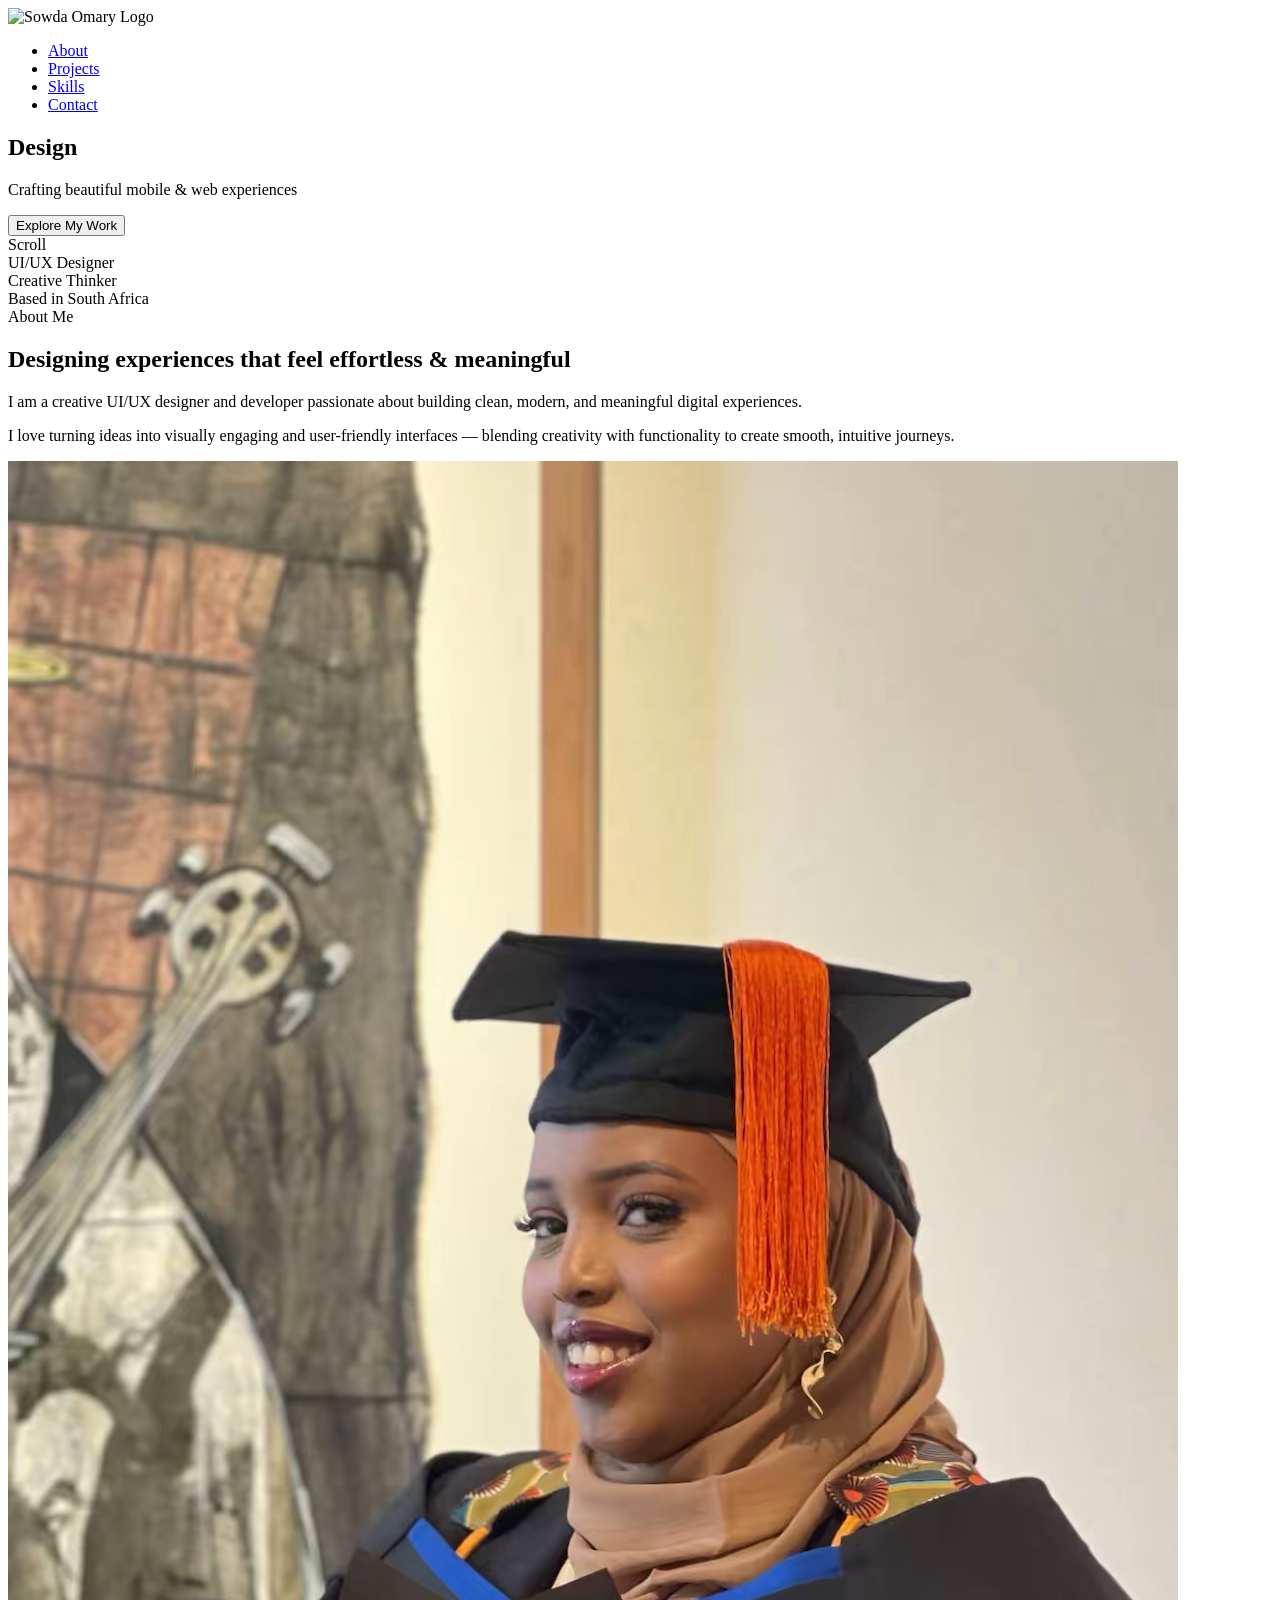
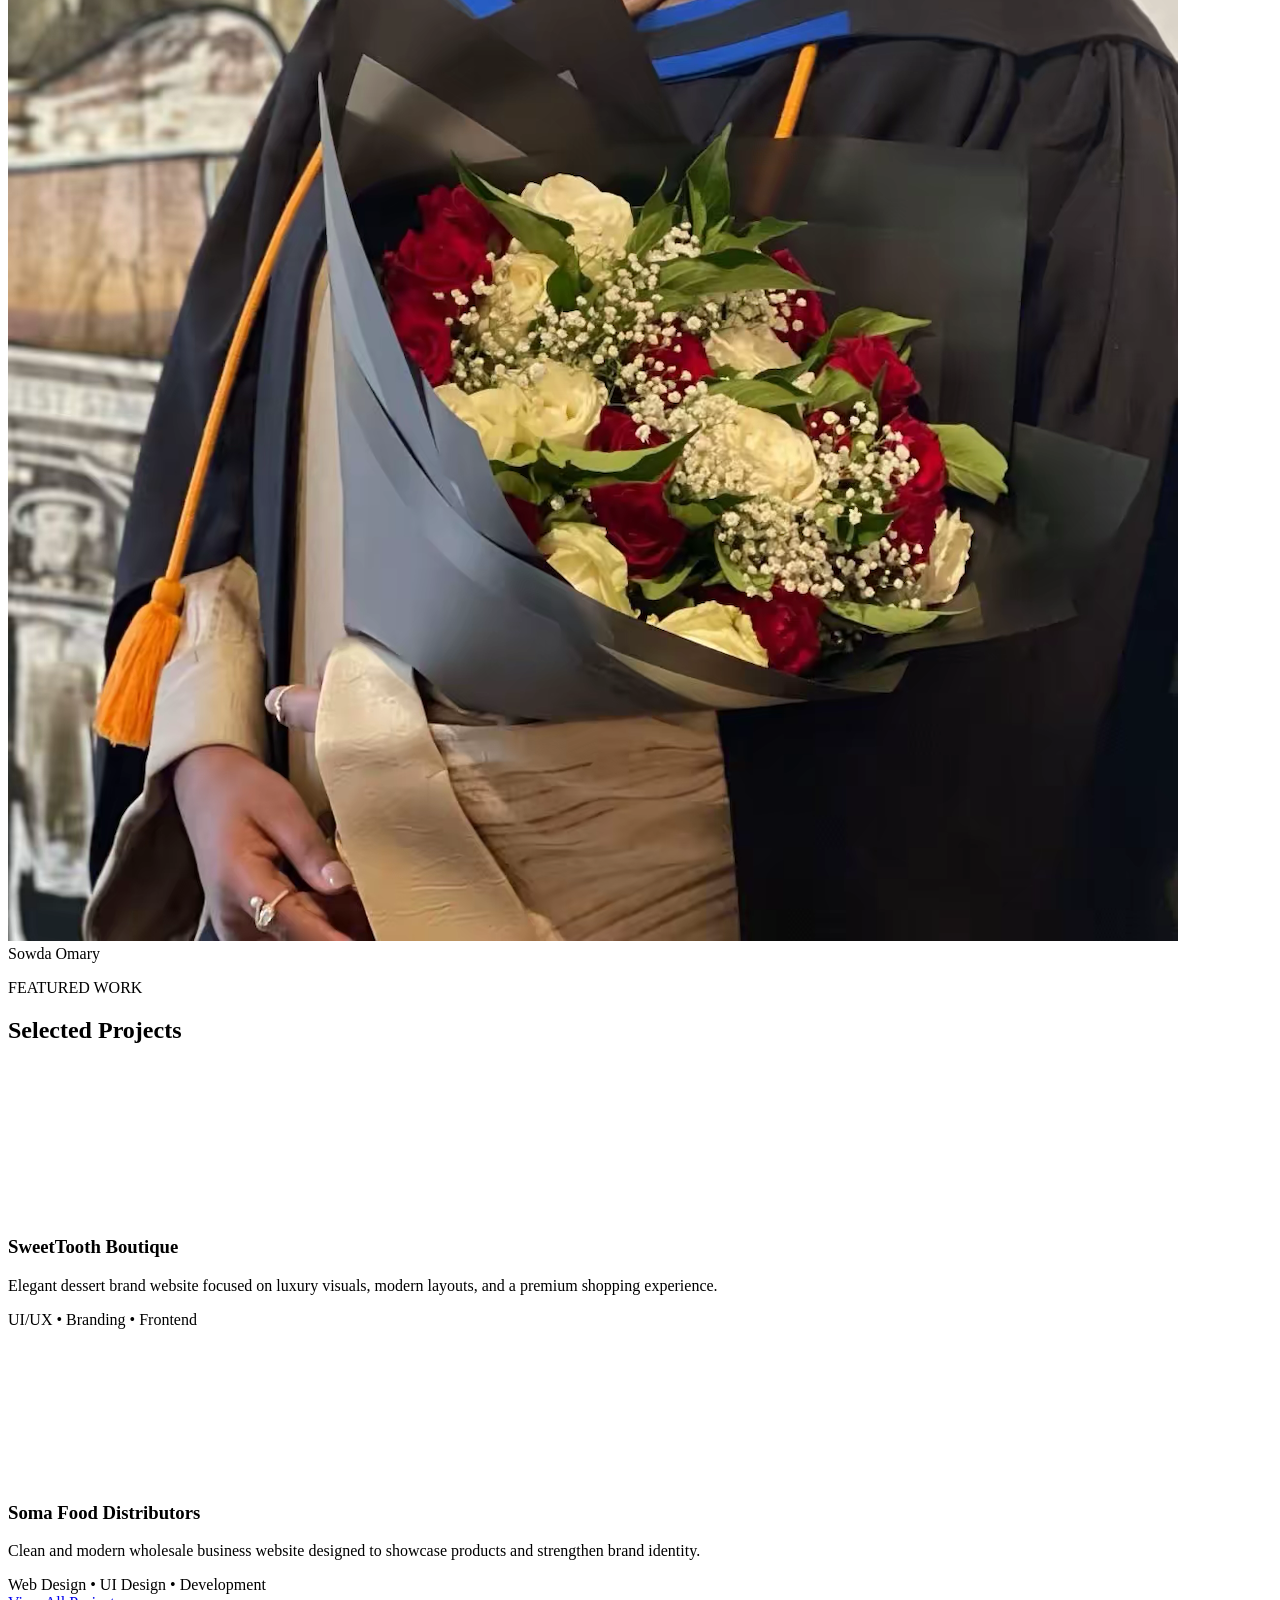
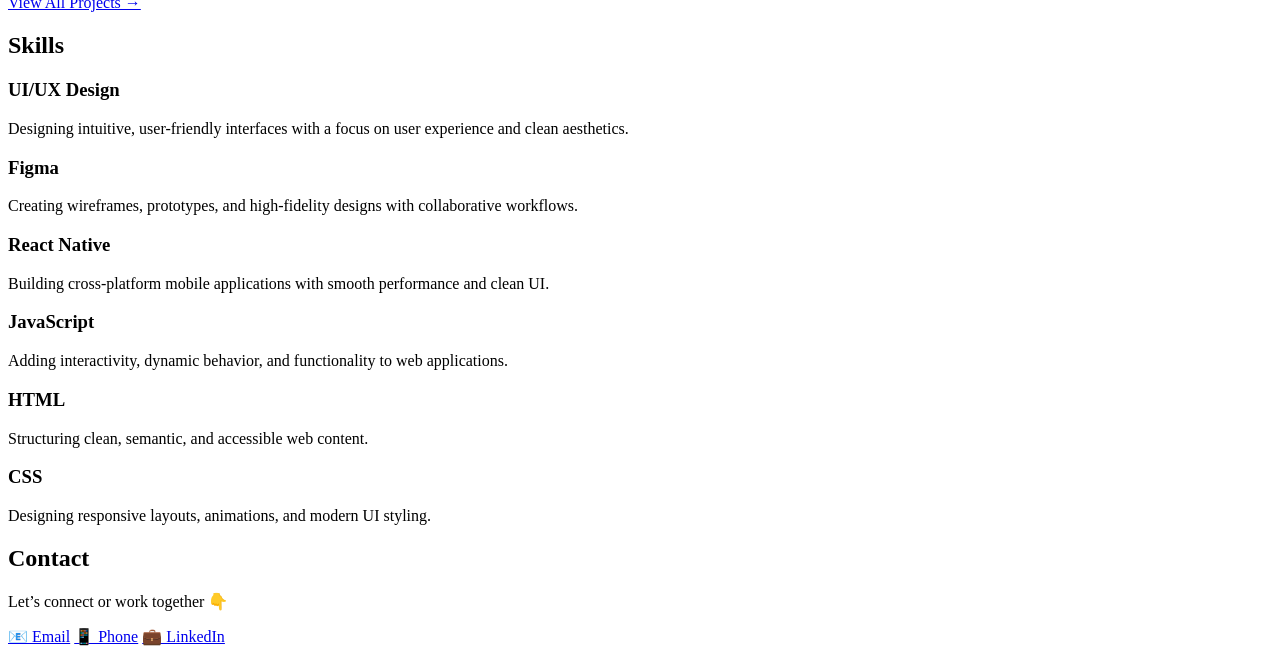
==== index.html @ 3edfcd6a "Add files via upload" ====
<!DOCTYPE html>
<html lang="en">

<head>
    <meta charset="UTF-8">
    <meta name="viewport" content="width=device-width, initial-scale=1.0">
    <title>Sowda Omary</title>
    <link rel="icon" type="image/png" sizes="32x32" href="SowdaOmary (1).png">
    <link rel="icon" type="image/png" sizes="16x16" href="SowdaOmary (1).png">
    <link href="https://fonts.googleapis.com/css2?family=Inter:wght@300;400;500;600&family=Poppins:wght@400;600;700&display=swap"rel="stylesheet">
    <link rel="stylesheet" href="style.css">
    
</head>

<body>

    <div id="loader">
        <div class="spinner"></div>
    </div>

    <!-- NAVBAR -->
    <header>
            <div class="logo">
                <img src="SowdaOmary (1).png" alt="Sowda Omary Logo">
            </div>
        <nav>
            <ul>
                <li><a href="#about">About</a></li>
                <li><a href="#projects">Projects</a></li>
                <li><a href="#skills">Skills</a></li>
                <li><a href="#contact">Contact</a></li>
            </ul>
        </nav>
    </header>

    <!-- HERO / BANNER -->
    <section class="hero">
        <div class="hero-content">
            <h2>
                <span class="typed-text"></span><span class="cursor"></span>
            </h2>
            <p class="fade-in-delay">Crafting beautiful mobile & web experiences</p>
            <button onclick="scrollToProjects()">Explore My Work</button>
        </div>
    </section>

    <div class="scroll-indicator">
        Scroll
    </div>

        <!-- ABOUT -->
    <section class="about-section" id="about">
    
        <div class="floating-tag tag1">UI/UX Designer</div>
        <div class="floating-tag tag2">Creative Thinker</div>
        <div class="floating-tag tag3">Based in South Africa</div>
    
        <div class="about-container">
    
            <!-- TEXT SIDE -->
            <div class="about-text">
            
                <div class="about-badge">About Me</div>
            
                <h2>
                    Designing experiences that feel <span>effortless</span> & meaningful
                </h2>
            
                <div class="about-line"></div>
            
                <p>
                    I am a creative UI/UX designer and developer passionate about building
                    clean, modern, and meaningful digital experiences.
                </p>
            
                <p>
                    I love turning ideas into visually engaging and user-friendly interfaces —
                    blending creativity with functionality to create smooth, intuitive journeys.
                </p>
            
            </div>
    
            <!-- IMAGE SIDE -->
            <div class="about-image-box">
    
                <div class="frame-container">
                    <img src="Graduation.png" class="profile-img" />
                </div>
    
                <div class="image-caption">Sowda Omary</div>
            </div>
    
        </div>
    </section>

    <!-- PROJECT PREVIEW -->
    <section id="projects" class="section">
    
        <div class="section-heading">
            <p class="section-label">FEATURED WORK</p>
            <h2>Selected Projects</h2>
            <div class="section-line"></div>
        </div>
    
        <div class="projects-container">
    
            <!-- PROJECT 1 -->
            <div class="project-card">
    
                <div class="project-media">
                    <video autoplay muted loop playsinline>
                        <source src="sweettoothboutique.co.za - Austin, TX - Google Chrome 2025-07-04 14-53-22.mp4"
                            type="video/mp4">
                    </video>
                </div>
    
                <div class="project-info">
                    <h3>SweetTooth Boutique</h3>
    
                    <p>
                        Elegant dessert brand website focused on luxury visuals,
                        modern layouts, and a premium shopping experience.
                    </p>
    
                    <span>UI/UX • Branding • Frontend</span>
                </div>
    
            </div>
    
            <!-- PROJECT 2 -->
            <div class="project-card">
    
                <div class="project-media">
                    <video autoplay muted loop playsinline>
                        <source src="Soma Food Distributors - Profile 1 - Microsoft​ Edge 2026-04-29 13-01-19.mp4"
                            type="video/mp4">
                    </video>
                </div>
    
                <div class="project-info">
                    <h3>Soma Food Distributors</h3>
    
                    <p>
                        Clean and modern wholesale business website designed to
                        showcase products and strengthen brand identity.
                    </p>
    
                    <span>Web Design • UI Design • Development</span>
                </div>
    
            </div>
    
        </div>
    
        <a href="projects.html" class="view-more">
            View All Projects →
        </a>
    
    </section>

    <!-- SKILLS -->
    <section id="skills" class="section">
        <h2>Skills</h2>
    
        <div class="skills-list">
    
            <!-- UI/UX -->
            <div class="skill-row">
                <div class="skill-animation ux"></div>
                <div class="skill-text">
                    <h3>UI/UX Design</h3>
                    <p>Designing intuitive, user-friendly interfaces with a focus on user experience and clean aesthetics.
                    </p>
                </div>
            </div>
    
            <!-- FIGMA -->
            <div class="skill-row">
                <div class="skill-animation figma"></div>
                <div class="skill-text">
                    <h3>Figma</h3>
                    <p>Creating wireframes, prototypes, and high-fidelity designs with collaborative workflows.</p>
                </div>
            </div>
    
            <!-- REACT -->
            <div class="skill-row">
                <div class="skill-animation react"></div>
                <div class="skill-text">
                    <h3>React Native</h3>
                    <p>Building cross-platform mobile applications with smooth performance and clean UI.</p>
                </div>
            </div>
    
            <!-- JAVASCRIPT -->
            <div class="skill-row">
                <div class="skill-animation js"></div>
                <div class="skill-text">
                    <h3>JavaScript</h3>
                    <p>Adding interactivity, dynamic behavior, and functionality to web applications.</p>
                </div>
            </div>
    
            <!-- HTML -->
            <div class="skill-row">
                <div class="skill-animation html"></div>
                <div class="skill-text">
                    <h3>HTML</h3>
                    <p>Structuring clean, semantic, and accessible web content.</p>
                </div>
            </div>
    
            <!-- CSS -->
            <div class="skill-row">
                <div class="skill-animation css"></div>
                <div class="skill-text">
                    <h3>CSS</h3>
                    <p>Designing responsive layouts, animations, and modern UI styling.</p>
                </div>
            </div>
    
        </div>
    </section>

    <!-- CONTACT -->
    <section id="contact" class="section">
        <h2>Contact</h2>
    
        <div class="contact-container">
    
            <p>Let’s connect or work together 👇</p>
    
            <div class="contact-links">
                <a href="mailto:your@email.com">📧 Email</a>
                <a href="tel:+27123456789">📱 Phone</a>
                <a href="https://www.linkedin.com/in/yourprofile" target="_blank">💼 LinkedIn</a>
            </div>
    
        </div>
    </section>

    <script src="script.js"></script>
</body>

</html>
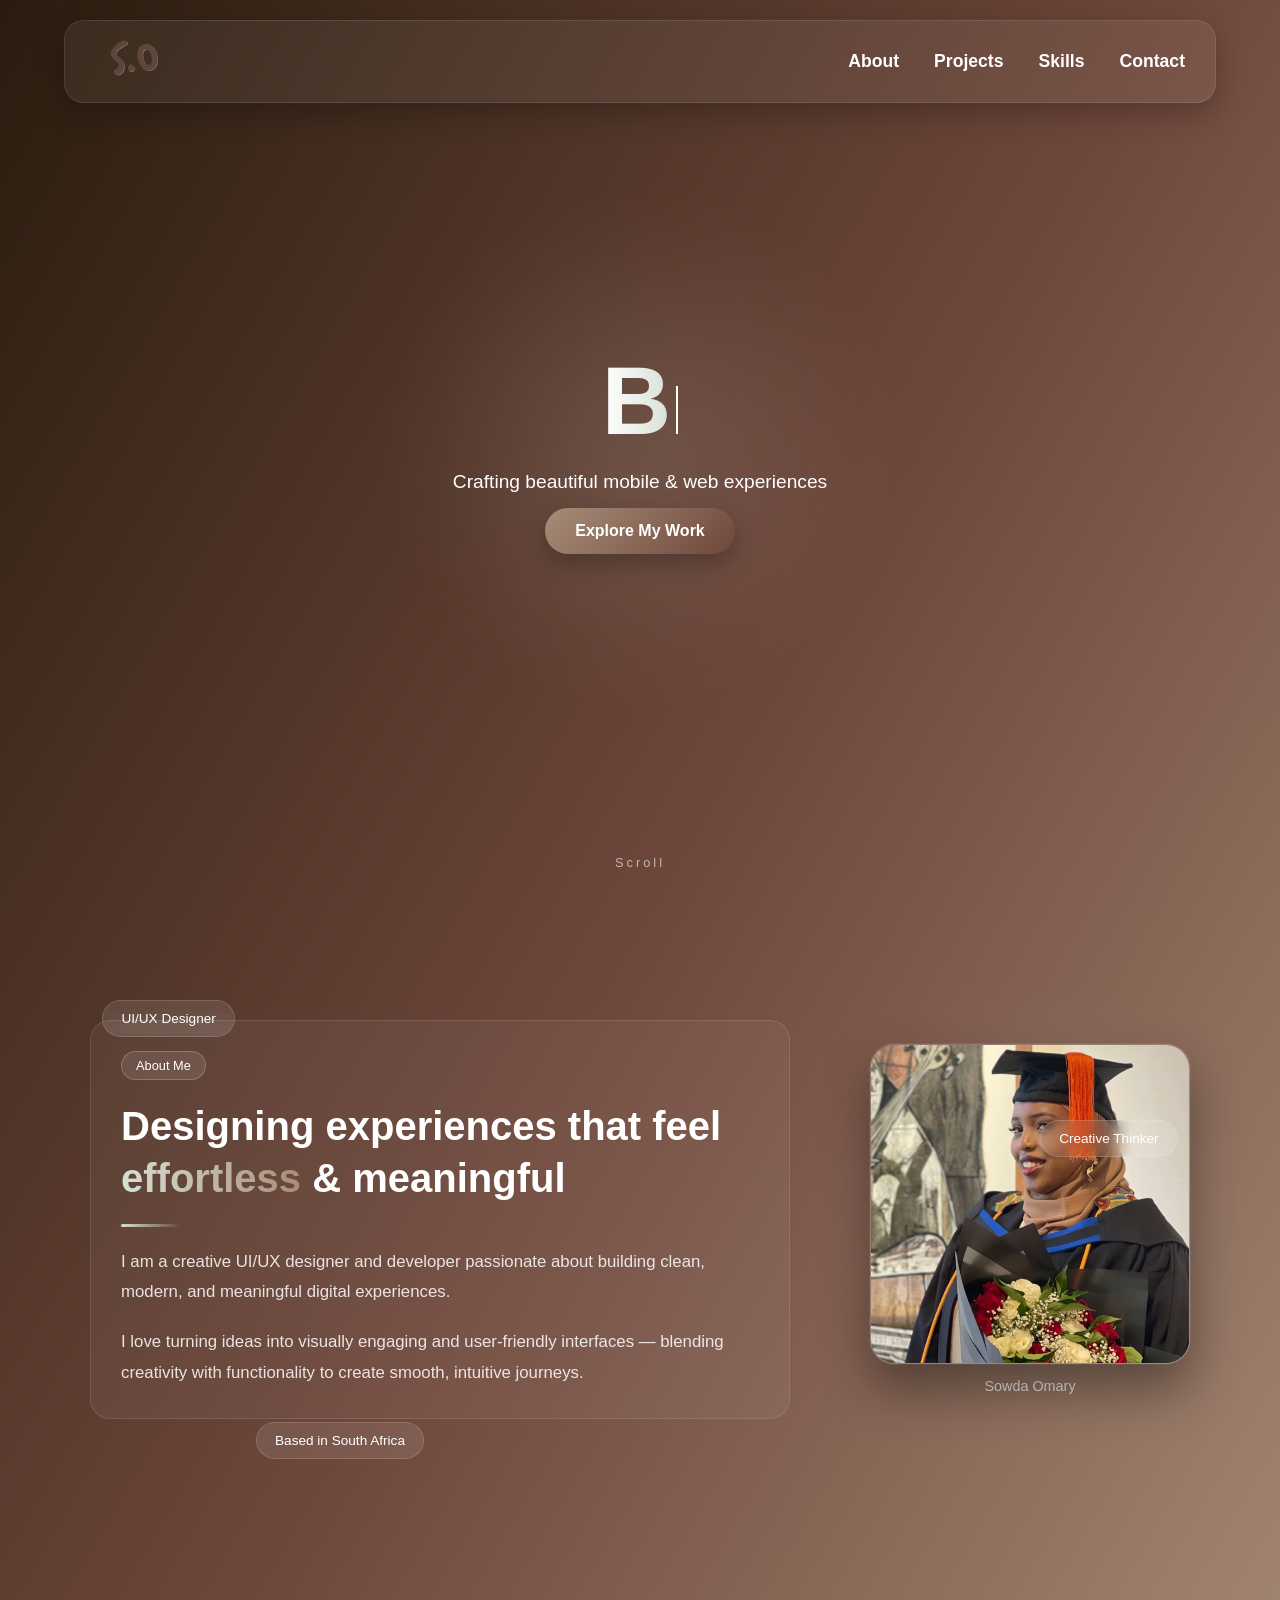
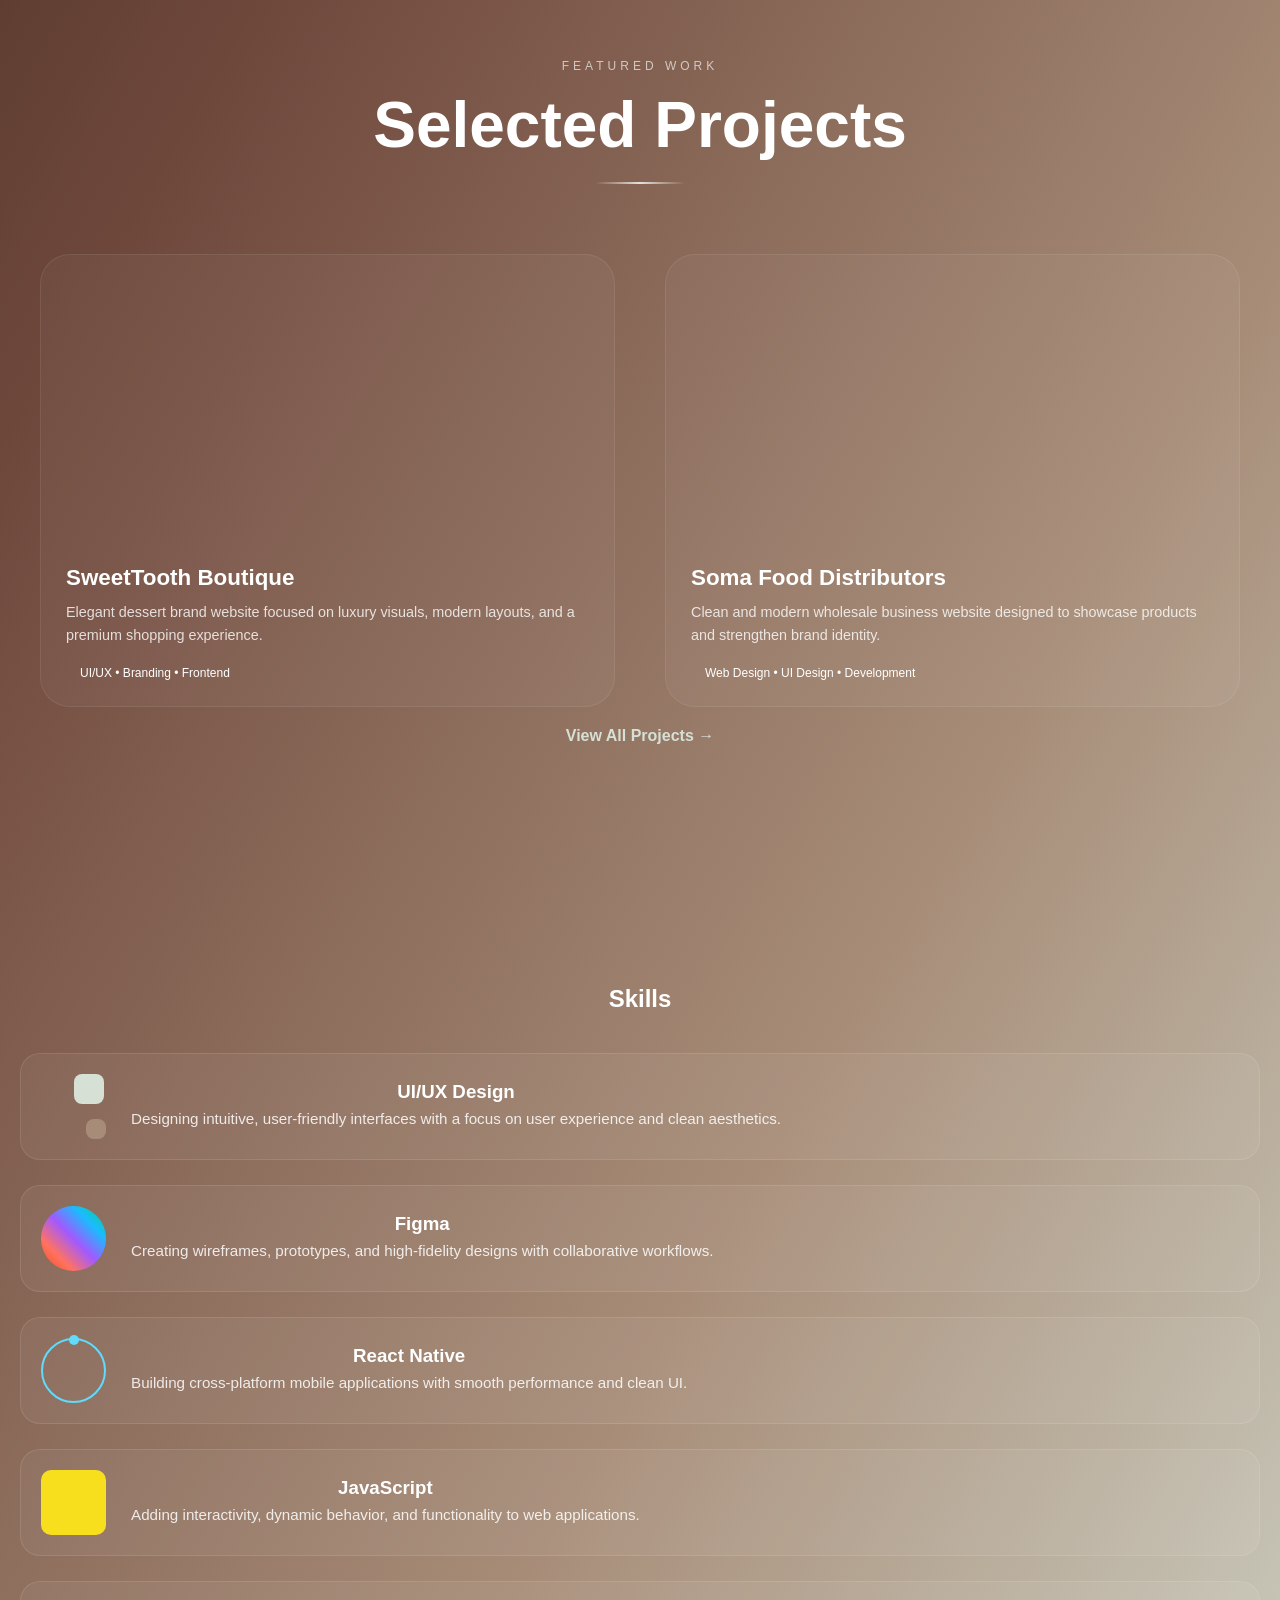
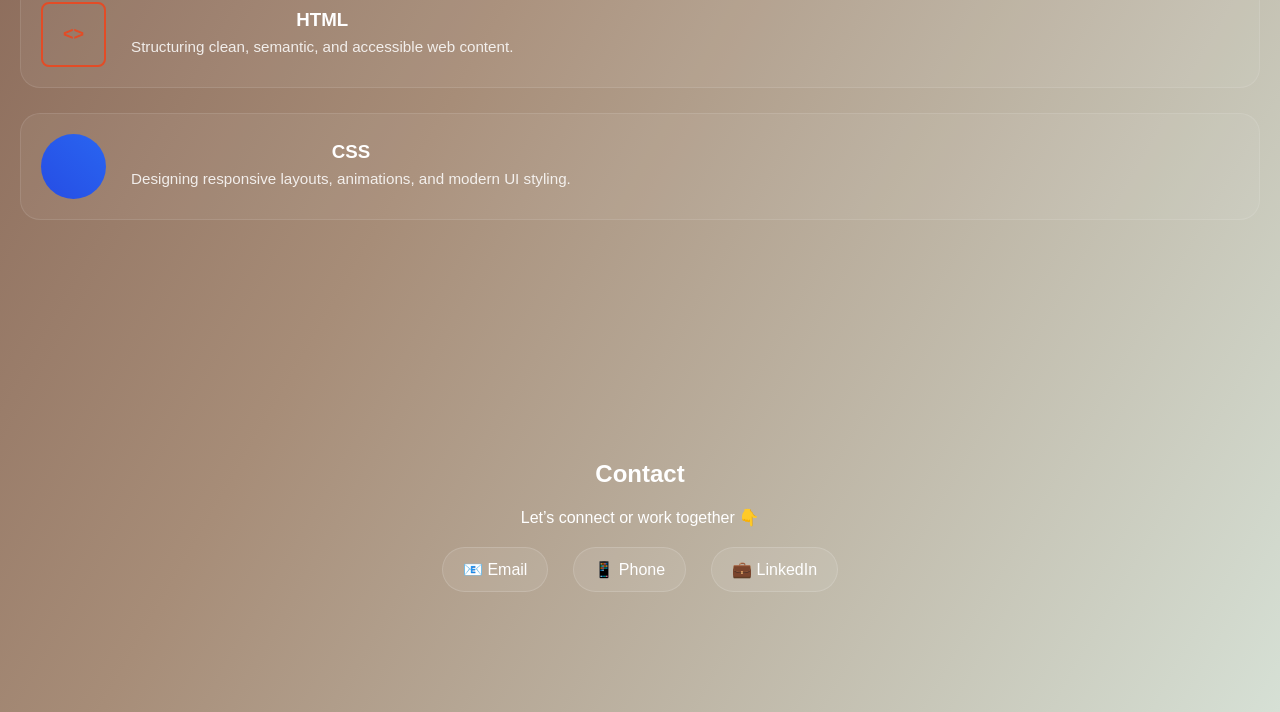
==== commit 445f3ff7: "Add files via upload" ====
--- a/index.html
+++ b/index.html
@@ -5,8 +5,8 @@
     <meta charset="UTF-8">
     <meta name="viewport" content="width=device-width, initial-scale=1.0">
     <title>Sowda Omary</title>
-    <link rel="icon" type="image/png" sizes="32x32" href="SowdaOmary (1).png">
-    <link rel="icon" type="image/png" sizes="16x16" href="SowdaOmary (1).png">
+    <link rel="icon" type="image/png" sizes="32x32" href="SowdaOmary1.png">
+    <link rel="icon" type="image/png" sizes="16x16" href="SowdaOmary1.png">
     <link href="https://fonts.googleapis.com/css2?family=Inter:wght@300;400;500;600&family=Poppins:wght@400;600;700&display=swap"rel="stylesheet">
     <link rel="stylesheet" href="style.css">
     
@@ -21,7 +21,7 @@
     <!-- NAVBAR -->
     <header>
             <div class="logo">
-                <img src="SowdaOmary (1).png" alt="Sowda Omary Logo">
+                <img src="SowdaOmary1.png" alt="Sowda Omary Logo">
             </div>
         <nav>
             <ul>
@@ -109,7 +109,7 @@
     
                 <div class="project-media">
                     <video autoplay muted loop playsinline>
-                        <source src="sweettoothboutique.co.za - Austin, TX - Google Chrome 2025-07-04 14-53-22.mp4"
+                        <source src="sweettoothboutique.mp4"
                             type="video/mp4">
                     </video>
                 </div>
@@ -132,7 +132,7 @@
     
                 <div class="project-media">
                     <video autoplay muted loop playsinline>
-                        <source src="Soma Food Distributors - Profile 1 - Microsoft​ Edge 2026-04-29 13-01-19.mp4"
+                        <source src="SomaFoodDistributors.mp4"
                             type="video/mp4">
                     </video>
                 </div>
--- a/style.css
+++ b/style.css
@@ -0,0 +1,965 @@
+/* RESET */
+* {
+    margin: 0;
+    padding: 0;
+    box-sizing: border-box;
+}
+
+/* GLOBAL */
+body {
+    font-family: 'Inter', sans-serif;
+    background: linear-gradient(120deg, #291c0e, #6e473b, #a78d78, #D6E0D5);
+    color: white;
+    overflow-x: hidden;
+    min-height: 100vh;
+    opacity: 0;
+    animation: pageLoad 0.4s ease forwards;
+}
+
+@keyframes pageLoad {
+    to {
+        opacity: 1;
+    }
+}
+
+/* HEADINGS */
+h1,
+h2,
+h3 {
+    font-family: 'Poppins', sans-serif;
+}
+
+/* HEADER */
+header {
+    position: fixed;
+    top: 20px;
+    left: 50%;
+    transform: translateX(-50%);
+    z-index: 1000;
+
+    display: flex;
+    justify-content: space-between;
+    align-items: center;
+
+    width: 90%;
+    padding: 1px 30px;
+
+    background: rgba(255, 255, 255, 0.06);
+    backdrop-filter: blur(12px);
+    -webkit-backdrop-filter: blur(12px);
+
+    border: 1px solid rgba(255, 255, 255, 0.1);
+    border-radius: 20px;
+
+    box-shadow: 0 10px 30px rgba(0, 0, 0, 0.25);
+    
+}
+
+/* LOGO */
+.logo img {
+    width: 75px;
+    height: 75px;
+    object-fit: contain;
+    cursor: pointer;
+    transition: 0.3s ease;
+}
+
+.logo img:hover {
+    transform: scale(1.1);
+}
+
+/* NAV */
+nav ul {
+    display: flex;
+    gap: 35px;
+    list-style: none;
+}
+
+nav a {
+    text-decoration: none;
+    color: white;
+    font-weight: 600;
+    font-size: 1.1rem;
+    position: relative;
+}
+
+nav a::after {
+    content: "";
+    position: absolute;
+    left: 0;
+    bottom: -3px;
+    width: 0%;
+    height: 2px;
+    background: white;
+    transition: 0.3s;
+}
+
+nav a:hover::after {
+    width: 100%;
+}
+
+/* HERO */
+.hero {
+    height: 100vh;
+    display: flex;
+    justify-content: center;
+    align-items: center;
+    text-align: center;
+}
+
+.hero-content {
+    max-width: 800px;
+}
+
+.hero h2 {
+    font-size: 3rem;
+}
+
+.hero p {
+    margin: 15px 0;
+    font-size: 1.2rem;
+}
+
+/* BUTTON */
+.hero button {
+    padding: 14px 30px;
+    border: none;
+    border-radius: 40px;
+    cursor: pointer;
+    font-weight: 600;
+    font-size: 1rem;
+    color: white;
+
+    background: linear-gradient(135deg, #a78d78, #6e473b);
+    box-shadow: 0 10px 25px rgba(0, 0, 0, 0.25);
+
+    transition: all 0.3s ease;
+}
+
+.hero button:hover {
+    transform: translateY(-4px) scale(1.05);
+    box-shadow: 0 15px 35px rgba(0, 0, 0, 0.35);
+}
+.hero-content::before {
+    content: "";
+
+    position: absolute;
+
+    width: 500px;
+    height: 500px;
+
+    background:
+        radial-gradient(circle,
+            rgba(255, 255, 255, 0.12),
+            transparent 70%);
+
+    top: 50%;
+    left: 50%;
+
+    transform: translate(-50%, -50%);
+
+    z-index: -1;
+
+    filter: blur(40px);
+}
+.hero-content {
+    animation: heroReveal 1.2s ease;
+}
+
+@keyframes heroReveal {
+
+    from {
+        opacity: 0;
+        transform: translateY(30px);
+    }
+
+    to {
+        opacity: 1;
+        transform: translateY(0);
+    }
+}
+
+.scroll-indicator {
+    position: absolute;
+
+    bottom: 30px;
+    left: 50%;
+
+    transform: translateX(-50%);
+
+    font-size: 0.8rem;
+    letter-spacing: 3px;
+
+    opacity: 0.6;
+
+    animation: bounce 2s infinite;
+}
+
+@keyframes bounce {
+
+    0%,
+    100% {
+        transform: translateX(-50%) translateY(0);
+    }
+
+    50% {
+        transform: translateX(-50%) translateY(10px);
+    }
+}
+
+/* SECTIONS */
+.section {
+    padding: 120px 20px;
+    text-align: center;
+    position: relative;
+}
+
+/* ABOUT */
+.about-section {
+    position: relative;
+    padding: 120px 20px;
+    overflow: visible;
+    /* ensures nothing gets cut */
+}
+
+.about-container {
+    position: relative;
+    z-index: 2;
+
+    display: flex;
+    justify-content: space-between;
+    align-items: center;
+    gap: 80px;
+
+    max-width: 1100px;
+    margin: 0 auto;
+}
+
+/* ABOUT TEXT CARD */
+.about-text {
+    flex: 1;
+    display: flex;
+    flex-direction: column;
+    gap: 20px;
+
+    padding: 30px;
+    border-radius: 20px;
+
+    background: rgba(255, 255, 255, 0.05);
+    backdrop-filter: blur(10px);
+
+    border: 1px solid rgba(255, 255, 255, 0.1);
+
+    transition: all 0.4s ease;
+}
+
+.about-text:hover {
+    transform: translateY(-5px);
+    background: rgba(255, 255, 255, 0.07);
+}
+
+/* BADGE */
+.about-badge {
+    display: inline-block;
+    width: fit-content;
+    padding: 6px 14px;
+    border-radius: 50px;
+    font-size: 0.8rem;
+    font-weight: 500;
+
+    background: rgba(255, 255, 255, 0.1);
+    border: 1px solid rgba(255, 255, 255, 0.2);
+}
+
+/* HEADING */
+.about-text h2 {
+    font-size: 2.5rem;
+    line-height: 1.3;
+}
+
+/* HIGHLIGHT WORD */
+.about-text h2 span {
+    background: linear-gradient(90deg, #D6E0D5, #a78d78);
+    -webkit-background-clip: text;
+    -webkit-text-fill-color: transparent;
+}
+
+/* LINE DECOR */
+.about-line {
+    width: 60px;
+    height: 3px;
+    border-radius: 10px;
+
+    background: linear-gradient(90deg, #D6E0D5, transparent);
+}
+
+/* PARAGRAPH */
+.about-text p {
+    font-size: 1.05rem;
+    line-height: 1.8;
+    color: rgba(255, 255, 255, 0.85);
+}
+
+/* IMAGE BOX */
+.about-image-box {
+    text-align: center;
+}
+
+.frame-container {
+    position: relative;
+    display: inline-block;
+}
+
+/* GLOW BEHIND IMAGE */
+.frame-container::before {
+    content: "";
+    position: absolute;
+    top: 50%;
+    left: 50%;
+    width: 380px;
+    height: 380px;
+    transform: translate(-50%, -50%);
+
+    background: radial-gradient(circle, rgba(214, 224, 213, 0.25), transparent 70%);
+    filter: blur(40px);
+    z-index: -1;
+}
+
+/* IMAGE */
+.profile-img {
+    width: 320px;
+    height: 320px;
+    object-fit: cover;
+    border-radius: 24px;
+
+    border: 1px solid rgba(255, 255, 255, 0.15);
+
+    box-shadow:
+        0 25px 50px rgba(0, 0, 0, 0.4),
+        0 0 0 1px rgba(255, 255, 255, 0.08);
+
+    transition: all 0.4s ease;
+}
+
+.profile-img:hover {
+    transform: scale(1.05) rotate(0.5deg);
+    box-shadow:
+        0 35px 70px rgba(0, 0, 0, 0.5),
+        0 0 0 1px rgba(255, 255, 255, 0.12);
+}
+
+.image-caption {
+    margin-top: 10px;
+    font-size: 0.9rem;
+    opacity: 0.8;
+}
+
+/* FLOATING TAGS */
+/* FLOATING TAGS */
+.floating-tag {
+    position: absolute;
+    padding: 10px 18px;
+    border-radius: 50px;
+    font-size: 0.85rem;
+    font-weight: 500;
+
+    background: rgba(255, 255, 255, 0.1);
+    backdrop-filter: blur(8px);
+
+    border: 1px solid rgba(255, 255, 255, 0.15);
+
+    color: white;
+
+    animation: float 6s ease-in-out infinite;
+    z-index: 5;
+    /* ✅ FIXED */
+}
+
+/* IMAGE BOX */
+.about-image-box {
+    text-align: center;
+}
+
+.frame-container {
+    position: relative;
+    display: inline-block;
+    z-index: 1;
+    /* ✅ ensures it's below tags */
+}
+
+/* POSITIONS */
+.tag1 {
+    top: 100px;
+    left: 8%;
+}
+
+.tag2 {
+    top: 220px;
+    right: 8%;
+}
+
+.tag3 {
+    bottom: 80px;
+    left: 20%;
+}
+
+/* FLOAT ANIMATION */
+@keyframes float {
+    0% {
+        transform: translateY(0px);
+    }
+
+    50% {
+        transform: translateY(-12px);
+    }
+
+    100% {
+        transform: translateY(0px);
+    }
+}
+
+/* =========================
+PROJECTS SECTION
+========================= */
+
+#projects {
+    position: relative;
+}
+
+/* SECTION HEADING */
+.section-heading {
+    margin-bottom: 70px;
+}
+
+/* SMALL LABEL */
+.section-label {
+    font-size: 0.75rem;
+    letter-spacing: 4px;
+
+    text-transform: uppercase;
+
+    opacity: 0.65;
+
+    margin-bottom: 15px;
+}
+
+/* MAIN TITLE */
+.section-heading h2 {
+    font-size: clamp(2.8rem, 5vw, 4.5rem);
+
+    font-weight: 700;
+
+    margin-bottom: 20px;
+}
+
+/* LINE */
+.section-line {
+    width: 90px;
+    height: 2px;
+
+    margin: auto;
+
+    background:
+        linear-gradient(90deg,
+            transparent,
+            rgba(255, 255, 255, 0.8),
+            transparent);
+}
+
+/* PROJECT CONTAINER */
+.projects-container {
+    display: grid;
+    grid-template-columns: repeat(2, 1fr);
+    gap: 50px;
+
+    max-width: 1200px;
+    margin: auto;
+}
+
+/* CARD */
+.project-card {
+    display: flex;
+    flex-direction: column;
+
+    gap: 20px;
+
+    padding: 25px;
+
+    border-radius: 30px;
+
+    background: rgba(255, 255, 255, 0.04);
+    backdrop-filter: blur(12px);
+
+    border: 1px solid rgba(255, 255, 255, 0.08);
+
+    transition: all 0.5s ease;
+
+    overflow: hidden;
+}
+/* HOVER */
+.project-card:hover {
+    transform: translateY(-10px);
+
+    background: rgba(255, 255, 255, 0.06);
+
+    box-shadow:
+        0 25px 60px rgba(0, 0, 0, 0.25);
+}
+
+/* MEDIA */
+.project-media {
+    position: relative;
+
+    overflow: hidden;
+    border-radius: 24px;
+}
+
+/* VIDEO + IMAGE */
+.project-media video,
+.project-media img {
+    width: 100%;
+    height: 100%;
+
+    object-fit: cover;
+
+    border-radius: 24px;
+
+    transition: transform 0.8s ease,
+        filter 0.5s ease;
+
+    filter:
+        brightness(0.88) contrast(1.05);
+}
+
+/* ZOOM */
+.project-card:hover video,
+.project-card:hover img {
+    transform: scale(1.04);
+
+    filter:
+        brightness(1) contrast(1.08);
+}
+
+/* INFO */
+.project-info {
+    text-align: left;
+}
+
+/* TITLE */
+.project-info h3 {
+    font-size: 1.4rem;
+    margin-bottom: 10px;
+}
+
+.project-info p {
+    font-size: 0.9rem;
+    line-height: 1.6;
+    opacity: 0.8;
+    margin-bottom: 15px;
+}
+
+.project-info span {
+    font-size: 0.75rem;
+    padding: 8px 14px;
+}
+
+/* VIEW MORE */
+.view-more {
+    display: inline-block;
+
+    margin-top: 60px;
+
+    text-decoration: none;
+
+    color: white;
+
+    font-weight: 600;
+
+    font-size: 1rem;
+
+    transition: 0.3s ease;
+
+    position: relative;
+}
+
+/* UNDERLINE */
+.view-more::after {
+    content: "";
+
+    position: absolute;
+
+    left: 0;
+    bottom: -6px;
+
+    width: 100%;
+    height: 2px;
+
+    background: rgba(255, 255, 255, 0.7);
+
+    transform: scaleX(0);
+
+    transform-origin: right;
+
+    transition: transform 0.4s ease;
+}
+
+.view-more:hover::after {
+    transform: scaleX(1);
+
+    transform-origin: left;
+}
+
+/* RESPONSIVE */
+@media (max-width: 900px) {
+
+    .project-card {
+        grid-template-columns: 1fr;
+
+        gap: 30px;
+    }
+
+    .project-info {
+        text-align: center;
+    }
+
+}
+
+/* VIEW MORE */
+.view-more {
+    display: inline-block;
+    margin-top: 20px;
+    text-decoration: none;
+    color: #D6E0D5;
+    font-weight: bold;
+}
+
+/* SKILLS */
+/* LIST */
+.skills-list {
+    display: flex;
+    flex-direction: column;
+    gap: 25px;
+    margin-top: 40px;
+}
+
+/* ROW */
+.skill-row {
+    display: flex;
+    align-items: center;
+    gap: 25px;
+
+    padding: 20px;
+    border-radius: 20px;
+
+    background: rgba(255, 255, 255, 0.05);
+    backdrop-filter: blur(10px);
+
+    border: 1px solid rgba(255, 255, 255, 0.1);
+
+    transition: all 0.3s ease;
+}
+
+.skill-row:hover {
+    transform: translateX(10px) scale(1.02);
+}
+
+/* TEXT */
+.skill-text h3 {
+    margin-bottom: 5px;
+}
+
+.skill-text p {
+    font-size: 0.95rem;
+    opacity: 0.85;
+    line-height: 1.5;
+}
+
+/* ANIMATION BASE */
+.skill-animation {
+    width: 60px;
+    height: 60px;
+    position: relative;
+    flex-shrink: 0;
+}
+/* SKILLS CONTAINER */
+.skills-container {
+    display: grid;
+    grid-template-columns: repeat(auto-fit, minmax(180px, 1fr));
+    gap: 30px;
+
+    max-width: 1000px;
+    margin: 40px auto 0;
+}
+
+/* CARD */
+.skill-card {
+    height: 200px;
+
+    display: flex;
+    flex-direction: column;
+    justify-content: center;
+    align-items: center;
+    gap: 15px;
+
+    border-radius: 20px;
+
+    background: rgba(255, 255, 255, 0.05);
+    backdrop-filter: blur(12px);
+    -webkit-backdrop-filter: blur(12px);
+
+    border: 1px solid rgba(255, 255, 255, 0.1);
+
+    transition: all 0.35s ease;
+
+    box-shadow: 0 10px 25px rgba(0, 0, 0, 0.2);
+}
+
+.skill-card:hover {
+    transform: translateY(-10px) scale(1.03);
+    background: rgba(255, 255, 255, 0.08);
+    box-shadow: 0 20px 40px rgba(0, 0, 0, 0.3);
+}
+
+/* TEXT */
+.skill-card p {
+    font-size: 0.95rem;
+    font-weight: 500;
+    opacity: 0.9;
+}
+
+/* ANIMATION BASE */
+.skill-animation {
+    width: 65px;
+    height: 65px;
+    transition: transform 0.3s ease;
+}
+
+.skill-card:hover .skill-animation {
+    transform: rotate(8deg) scale(1.1);
+}
+/* CONTACT */
+.contact-container {
+    margin-top: 20px;
+}
+
+.contact-links {
+    display: flex;
+    justify-content: center;
+    gap: 25px;
+    margin-top: 20px;
+    flex-wrap: wrap;
+}
+
+.contact-links a {
+    text-decoration: none;
+    padding: 12px 20px;
+    border-radius: 30px;
+    font-weight: 500;
+    color: white;
+
+    background: rgba(255, 255, 255, 0.08);
+    border: 1px solid rgba(255, 255, 255, 0.15);
+
+    transition: all 0.3s ease;
+}
+
+.contact-links a:hover {
+    transform: translateY(-4px) scale(1.05);
+    background: rgba(255, 255, 255, 0.12);
+}
+/* SCROLL */
+html {
+    scroll-behavior: smooth;
+}
+
+/* RESPONSIVE */
+@media (max-width: 768px) {
+    .about-container {
+        flex-direction: column;
+        text-align: center;
+    }
+
+    .profile-img {
+        width: 260px;
+        height: 260px;
+    }
+
+    .frame-container::before {
+        width: 300px;
+        height: 300px;
+    }
+
+    .floating-tag {
+        display: none;
+    }
+}
+
+/* TYPING TEXT */
+.typed-text {
+    background: linear-gradient(90deg, #fff, #D6E0D5);
+    -webkit-background-clip: text;
+    -webkit-text-fill-color: transparent;
+    font-weight: 700;
+    font-size: 6rem;
+}
+
+/* CURSOR */
+.cursor {
+    display: inline-block;
+    width: 2px;
+    height: 1em;
+    background: white;
+    margin-left: 5px;
+    animation: blink 1s infinite;
+}
+
+@keyframes blink {
+
+    0%,
+    50%,
+    100% {
+        opacity: 1;
+    }
+
+    25%,
+    75% {
+        opacity: 0;
+    }
+}
+.ux::before,
+.ux::after {
+    content: "";
+    position: absolute;
+    border-radius: 8px;
+}
+
+.ux::before {
+    width: 30px;
+    height: 30px;
+    background: #D6E0D5;
+    animation: floatBox 3s infinite ease-in-out;
+}
+
+.ux::after {
+    width: 20px;
+    height: 20px;
+    background: #a78d78;
+    right: 0;
+    bottom: 0;
+    animation: floatBox 3s infinite ease-in-out reverse;
+}
+
+@keyframes floatBox {
+    0% {
+        transform: translateY(0);
+    }
+
+    50% {
+        transform: translateY(-10px);
+    }
+
+    100% {
+        transform: translateY(0);
+    }
+}
+.figma {
+    border-radius: 50%;
+    background: linear-gradient(45deg, #f24e1e, #ff7262, #a259ff, #1abcfe, #0acf83);
+    animation: pulse 2.5s infinite ease-in-out;
+}
+
+@keyframes pulse {
+
+    0%,
+    100% {
+        transform: scale(1);
+    }
+
+    50% {
+        transform: scale(1.15);
+    }
+}
+.react {
+    border: 2px solid #61dafb;
+    border-radius: 50%;
+    animation: spin 4s linear infinite;
+}
+
+.react::before {
+    content: "";
+    position: absolute;
+    width: 10px;
+    height: 10px;
+    background: #61dafb;
+    border-radius: 50%;
+    top: -5px;
+    left: 50%;
+    transform: translateX(-50%);
+}
+
+@keyframes spin {
+    100% {
+        transform: rotate(360deg);
+    }
+}
+.js {
+    background: #f7df1e;
+    border-radius: 10px;
+    animation: glow 2s infinite alternate;
+}
+
+@keyframes glow {
+    from {
+        box-shadow: 0 0 5px #f7df1e;
+    }
+
+    to {
+        box-shadow: 0 0 20px #f7df1e;
+    }
+}
+.html {
+    border: 2px solid #e34c26;
+    border-radius: 8px;
+    position: relative;
+}
+
+.html::before {
+    content: "<>";
+    position: absolute;
+    color: #e34c26;
+    font-weight: bold;
+    font-size: 18px;
+    top: 50%;
+    left: 50%;
+    transform: translate(-50%, -50%);
+    animation: blinkText 1.5s infinite;
+}
+
+@keyframes blinkText {
+
+    0%,
+    100% {
+        opacity: 1;
+    }
+
+    50% {
+        opacity: 0.4;
+    }
+}
+.css {
+    border-radius: 50%;
+    background: linear-gradient(45deg, #264de4, #2965f1);
+    animation: spinSlow 6s linear infinite;
+}
+
+@keyframes spinSlow {
+    100% {
+        transform: rotate(360deg);
+    }
+}
+@media (max-width: 768px) {
+    .skill-row {
+        flex-direction: column;
+        text-align: center;
+    }
+}
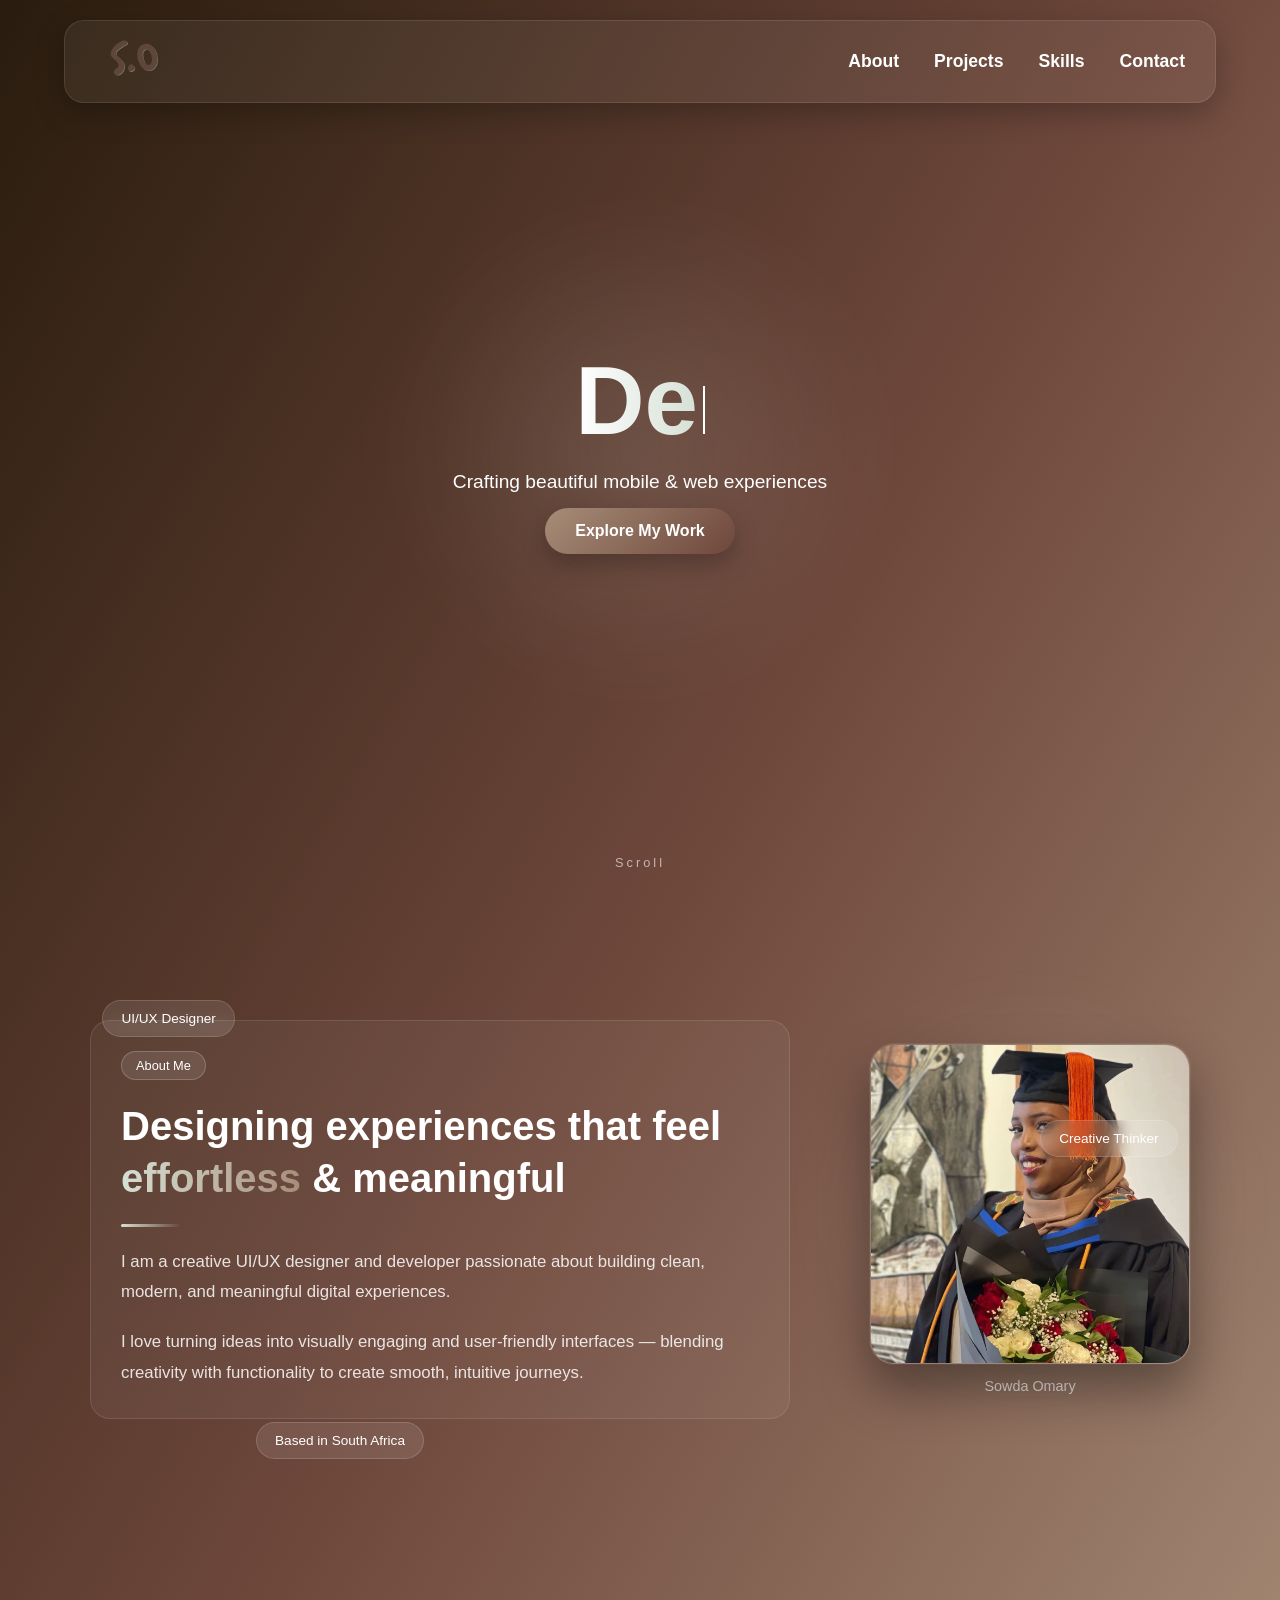
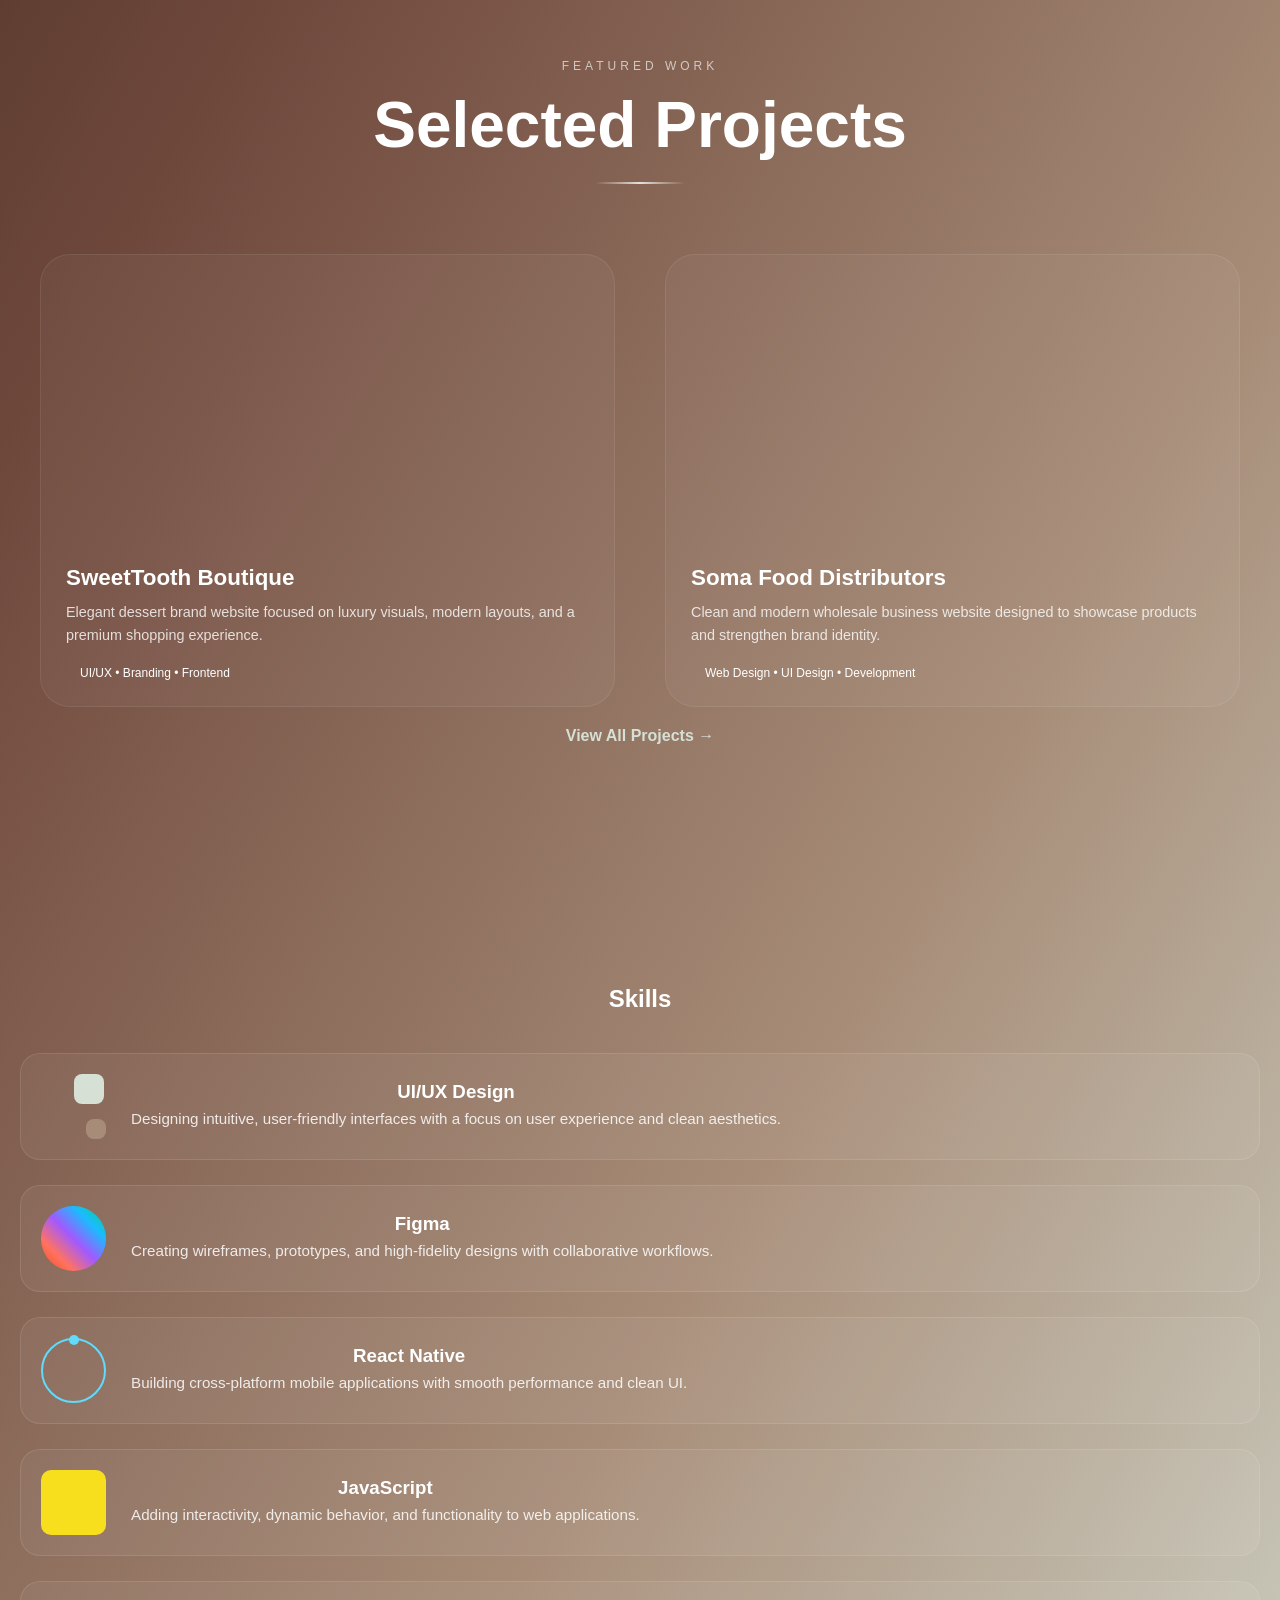
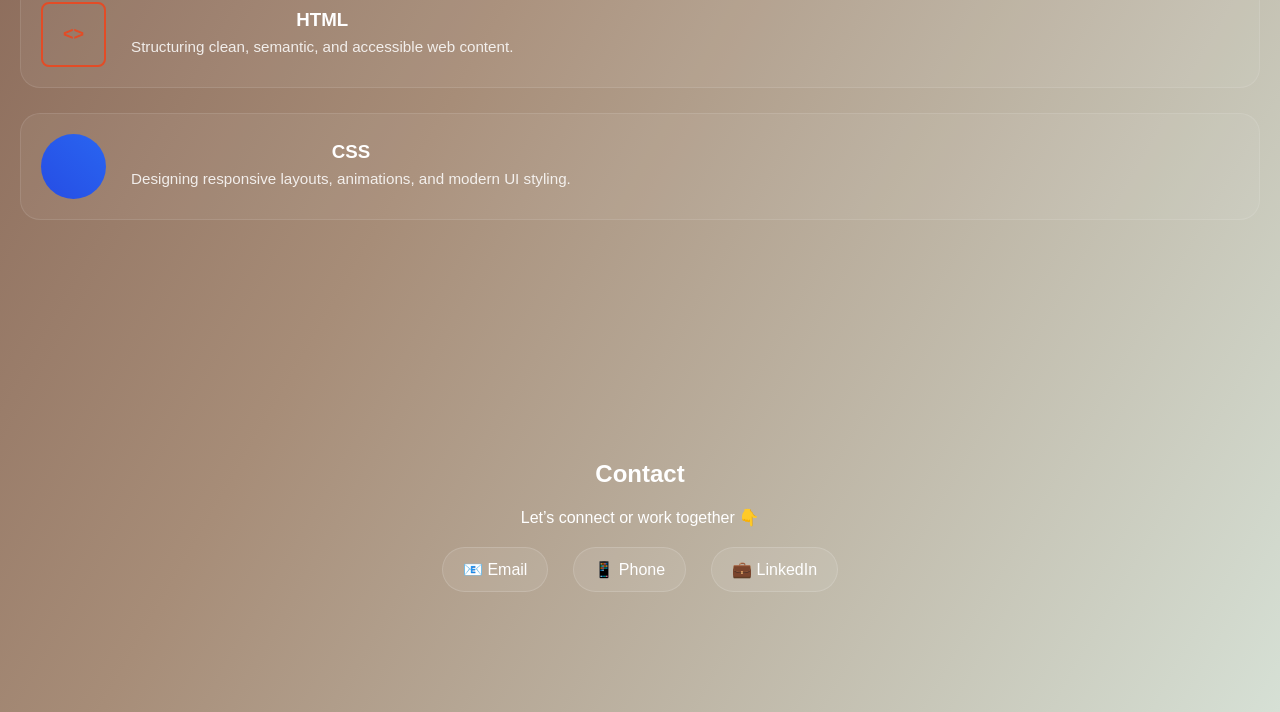
==== commit 2b00c4ad: "Changing the file names" ====
--- a/index.html
+++ b/index.html
@@ -7,9 +7,11 @@
     <title>Sowda Omary</title>
     <link rel="icon" type="image/png" sizes="32x32" href="SowdaOmary1.png">
     <link rel="icon" type="image/png" sizes="16x16" href="SowdaOmary1.png">
-    <link href="https://fonts.googleapis.com/css2?family=Inter:wght@300;400;500;600&family=Poppins:wght@400;600;700&display=swap"rel="stylesheet">
+    <link
+        href="https://fonts.googleapis.com/css2?family=Inter:wght@300;400;500;600&family=Poppins:wght@400;600;700&display=swap"
+        rel="stylesheet">
     <link rel="stylesheet" href="style.css">
-    
+
 </head>
 
 <body>
@@ -20,9 +22,11 @@
 
     <!-- NAVBAR -->
     <header>
-            <div class="logo">
+        <div class="logo">
+            <a href="#home">
                 <img src="SowdaOmary1.png" alt="Sowda Omary Logo">
-            </div>
+            </a>
+        </div>
         <nav>
             <ul>
                 <li><a href="#about">About</a></li>
@@ -34,7 +38,7 @@
     </header>
 
     <!-- HERO / BANNER -->
-    <section class="hero">
+    <section class="hero" id="home">
         <div class="hero-content">
             <h2>
                 <span class="typed-text"></span><span class="cursor"></span>
@@ -48,132 +52,131 @@
         Scroll
     </div>
 
-        <!-- ABOUT -->
+    <!-- ABOUT -->
     <section class="about-section" id="about">
-    
+
         <div class="floating-tag tag1">UI/UX Designer</div>
         <div class="floating-tag tag2">Creative Thinker</div>
         <div class="floating-tag tag3">Based in South Africa</div>
-    
+
         <div class="about-container">
-    
+
             <!-- TEXT SIDE -->
             <div class="about-text">
-            
+
                 <div class="about-badge">About Me</div>
-            
+
                 <h2>
                     Designing experiences that feel <span>effortless</span> & meaningful
                 </h2>
-            
+
                 <div class="about-line"></div>
-            
+
                 <p>
                     I am a creative UI/UX designer and developer passionate about building
                     clean, modern, and meaningful digital experiences.
                 </p>
-            
+
                 <p>
                     I love turning ideas into visually engaging and user-friendly interfaces —
                     blending creativity with functionality to create smooth, intuitive journeys.
                 </p>
-            
-            </div>
-    
+
+            </div>
+
             <!-- IMAGE SIDE -->
             <div class="about-image-box">
-    
+
                 <div class="frame-container">
                     <img src="Graduation.png" class="profile-img" />
                 </div>
-    
+
                 <div class="image-caption">Sowda Omary</div>
             </div>
-    
+
         </div>
     </section>
 
     <!-- PROJECT PREVIEW -->
     <section id="projects" class="section">
-    
+
         <div class="section-heading">
             <p class="section-label">FEATURED WORK</p>
             <h2>Selected Projects</h2>
             <div class="section-line"></div>
         </div>
-    
+
         <div class="projects-container">
-    
+
             <!-- PROJECT 1 -->
             <div class="project-card">
-    
+
                 <div class="project-media">
                     <video autoplay muted loop playsinline>
-                        <source src="sweettoothboutique.mp4"
-                            type="video/mp4">
+                        <source src="sweettoothboutique.mp4" type="video/mp4">
                     </video>
                 </div>
-    
+
                 <div class="project-info">
                     <h3>SweetTooth Boutique</h3>
-    
+
                     <p>
                         Elegant dessert brand website focused on luxury visuals,
                         modern layouts, and a premium shopping experience.
                     </p>
-    
+
                     <span>UI/UX • Branding • Frontend</span>
                 </div>
-    
-            </div>
-    
+
+            </div>
+
             <!-- PROJECT 2 -->
             <div class="project-card">
-    
+
                 <div class="project-media">
                     <video autoplay muted loop playsinline>
-                        <source src="SomaFoodDistributors.mp4"
-                            type="video/mp4">
+                        <source src="SomaFoodDistributors.mp4" type="video/mp4">
                     </video>
                 </div>
-    
+
                 <div class="project-info">
                     <h3>Soma Food Distributors</h3>
-    
+
                     <p>
                         Clean and modern wholesale business website designed to
                         showcase products and strengthen brand identity.
                     </p>
-    
+
                     <span>Web Design • UI Design • Development</span>
                 </div>
-    
-            </div>
-    
-        </div>
-    
+
+            </div>
+
+        </div>
+
         <a href="projects.html" class="view-more">
             View All Projects →
         </a>
-    
+
     </section>
 
     <!-- SKILLS -->
     <section id="skills" class="section">
         <h2>Skills</h2>
-    
+
         <div class="skills-list">
-    
+
             <!-- UI/UX -->
             <div class="skill-row">
                 <div class="skill-animation ux"></div>
                 <div class="skill-text">
                     <h3>UI/UX Design</h3>
-                    <p>Designing intuitive, user-friendly interfaces with a focus on user experience and clean aesthetics.
+                    <p>Designing intuitive, user-friendly interfaces with a focus on user experience and clean
+                        aesthetics.
                     </p>
                 </div>
             </div>
-    
+
             <!-- FIGMA -->
             <div class="skill-row">
                 <div class="skill-animation figma"></div>
@@ -182,7 +185,7 @@
                     <p>Creating wireframes, prototypes, and high-fidelity designs with collaborative workflows.</p>
                 </div>
             </div>
-    
+
             <!-- REACT -->
             <div class="skill-row">
                 <div class="skill-animation react"></div>
@@ -191,7 +194,7 @@
                     <p>Building cross-platform mobile applications with smooth performance and clean UI.</p>
                 </div>
             </div>
-    
+
             <!-- JAVASCRIPT -->
             <div class="skill-row">
                 <div class="skill-animation js"></div>
@@ -200,7 +203,7 @@
                     <p>Adding interactivity, dynamic behavior, and functionality to web applications.</p>
                 </div>
             </div>
-    
+
             <!-- HTML -->
             <div class="skill-row">
                 <div class="skill-animation html"></div>
@@ -209,7 +212,7 @@
                     <p>Structuring clean, semantic, and accessible web content.</p>
                 </div>
             </div>
-    
+
             <!-- CSS -->
             <div class="skill-row">
                 <div class="skill-animation css"></div>
@@ -218,24 +221,24 @@
                     <p>Designing responsive layouts, animations, and modern UI styling.</p>
                 </div>
             </div>
-    
+
         </div>
     </section>
 
     <!-- CONTACT -->
     <section id="contact" class="section">
         <h2>Contact</h2>
-    
+
         <div class="contact-container">
-    
+
             <p>Let’s connect or work together 👇</p>
-    
+
             <div class="contact-links">
                 <a href="mailto:your@email.com">📧 Email</a>
                 <a href="tel:+27123456789">📱 Phone</a>
                 <a href="https://www.linkedin.com/in/yourprofile" target="_blank">💼 LinkedIn</a>
             </div>
-    
+
         </div>
     </section>
 
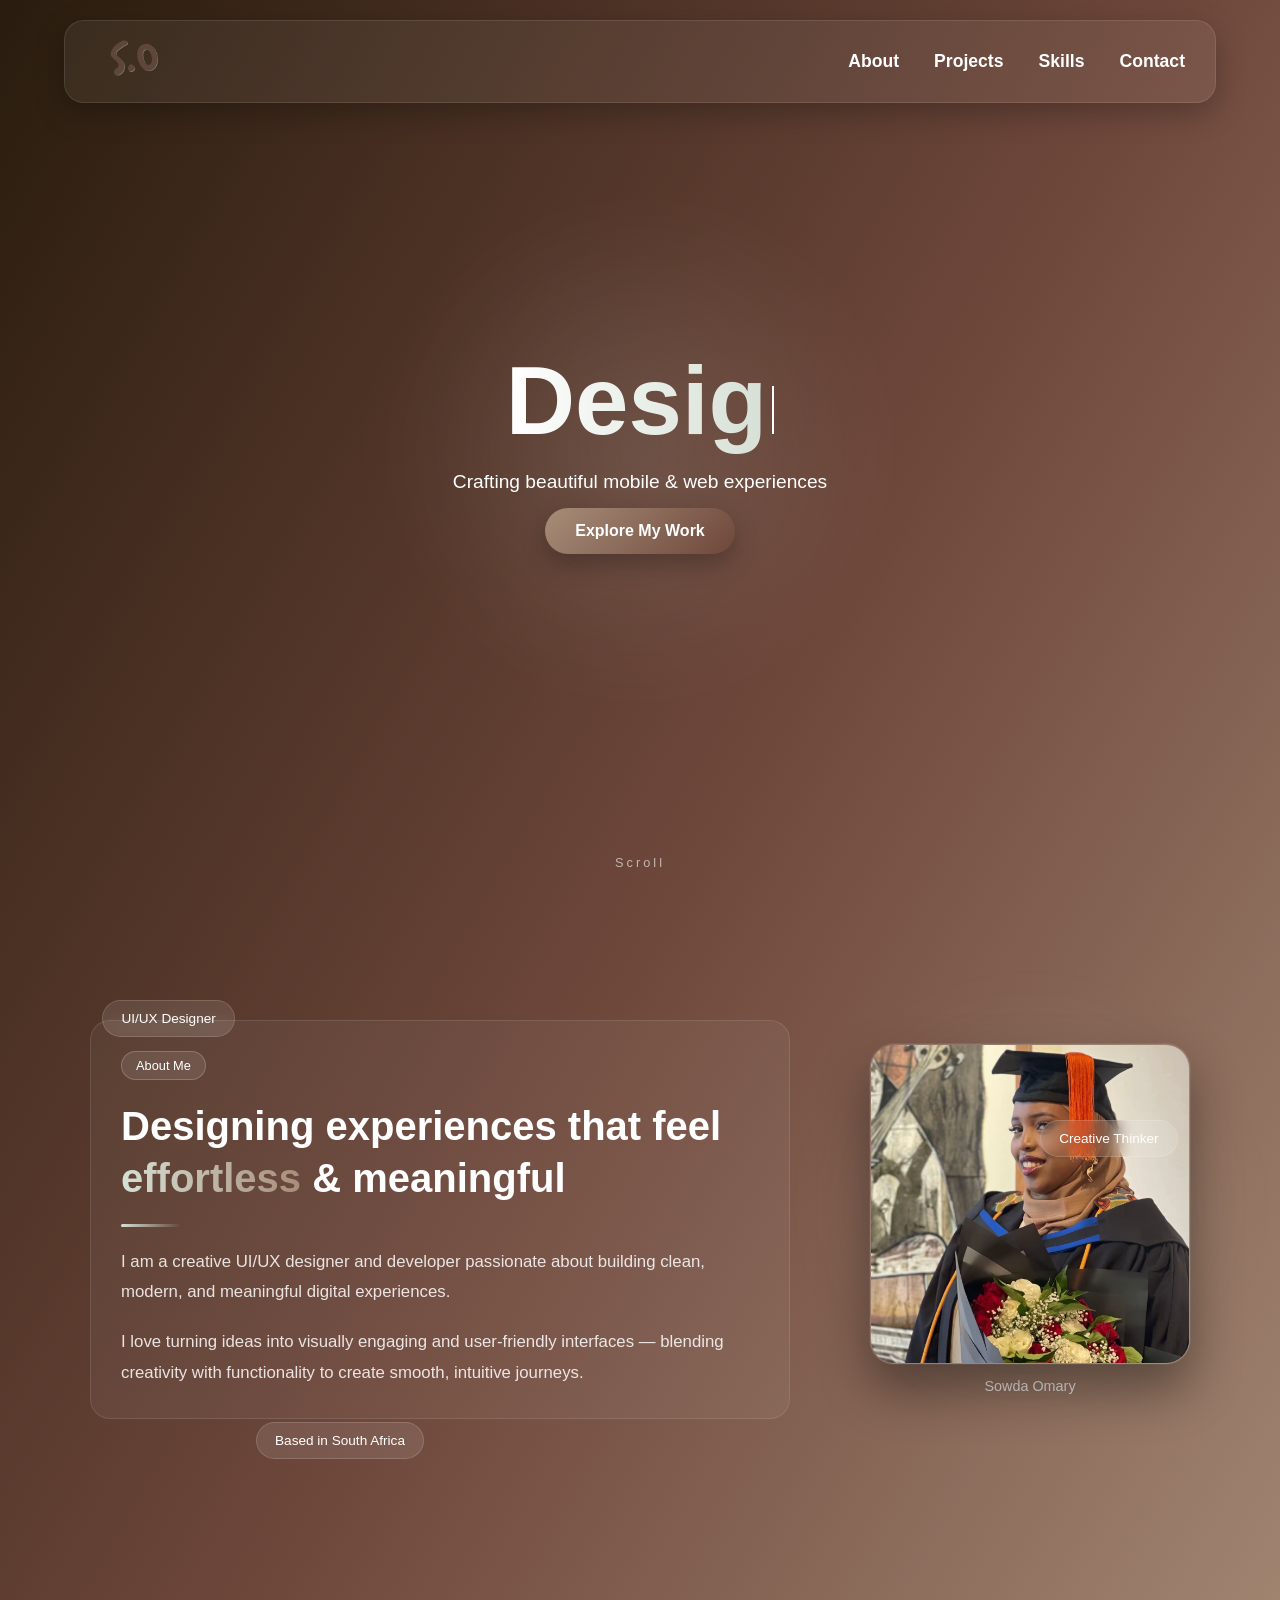
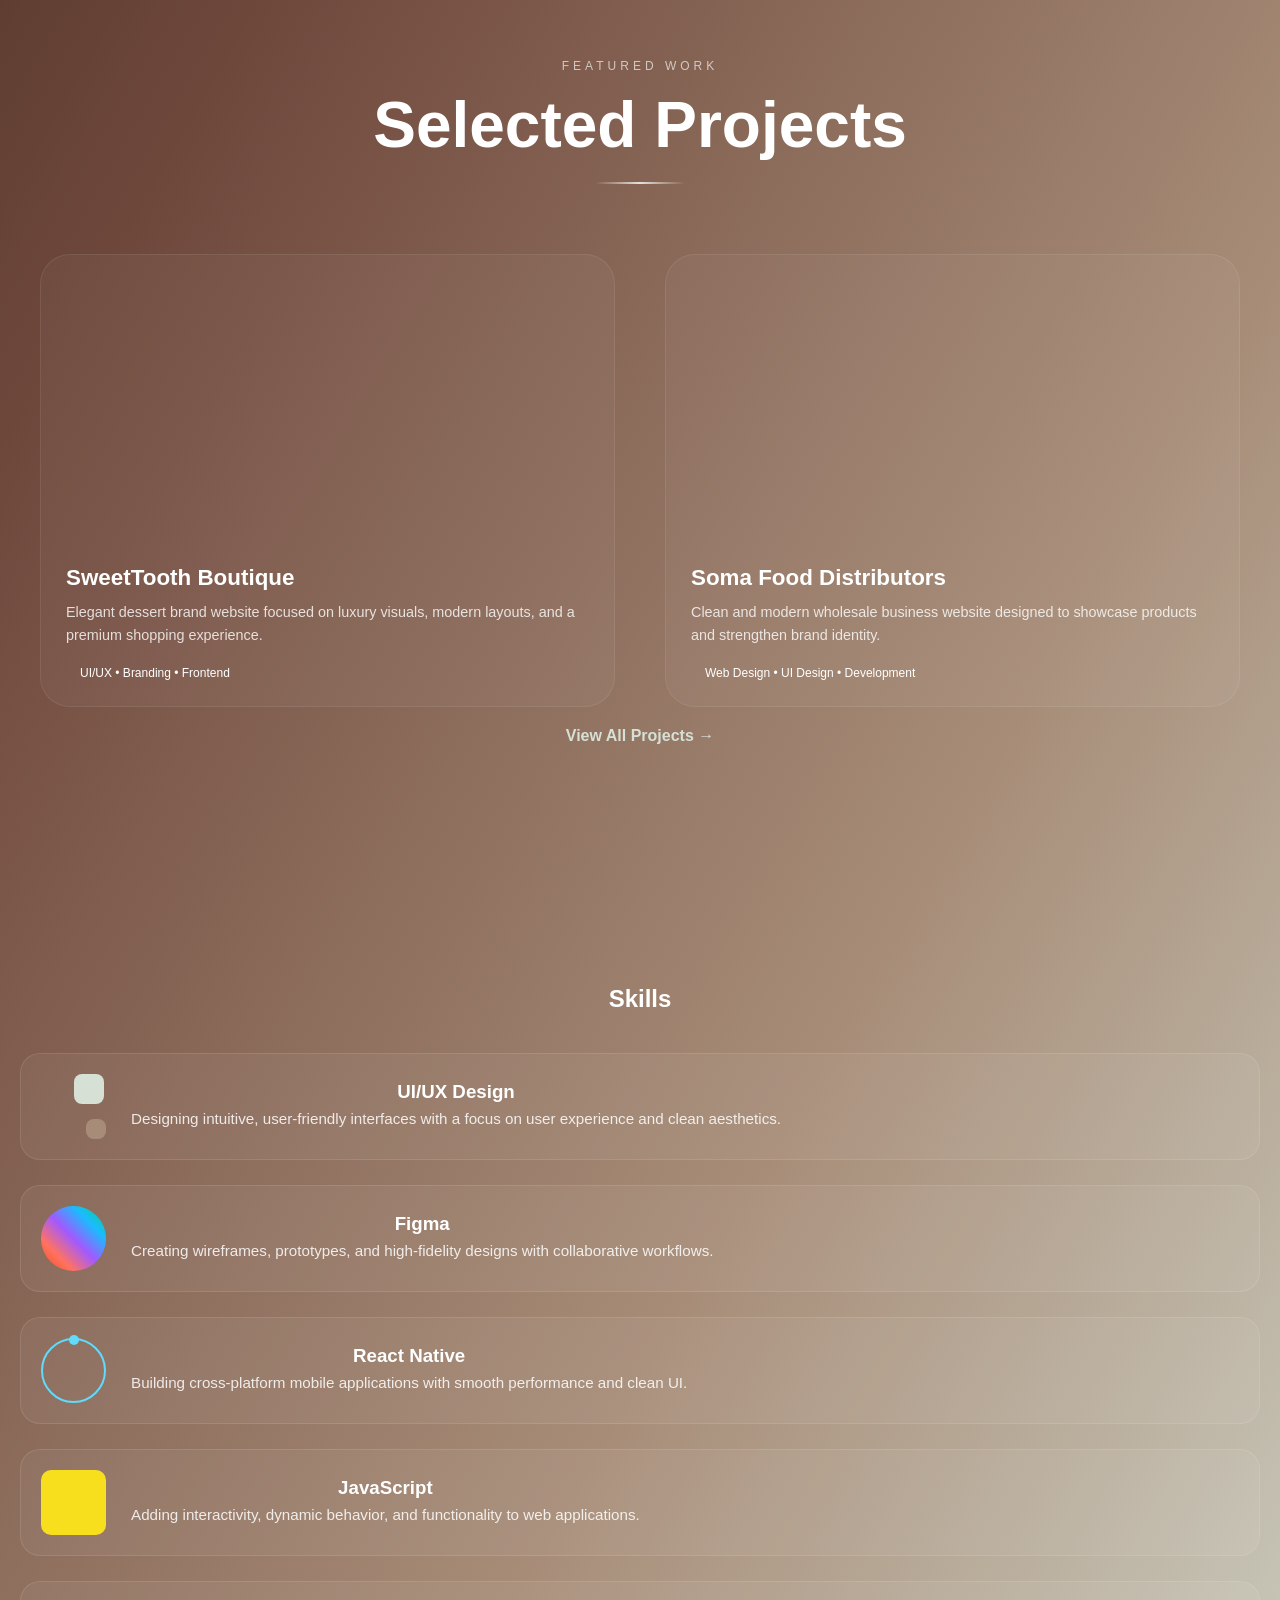
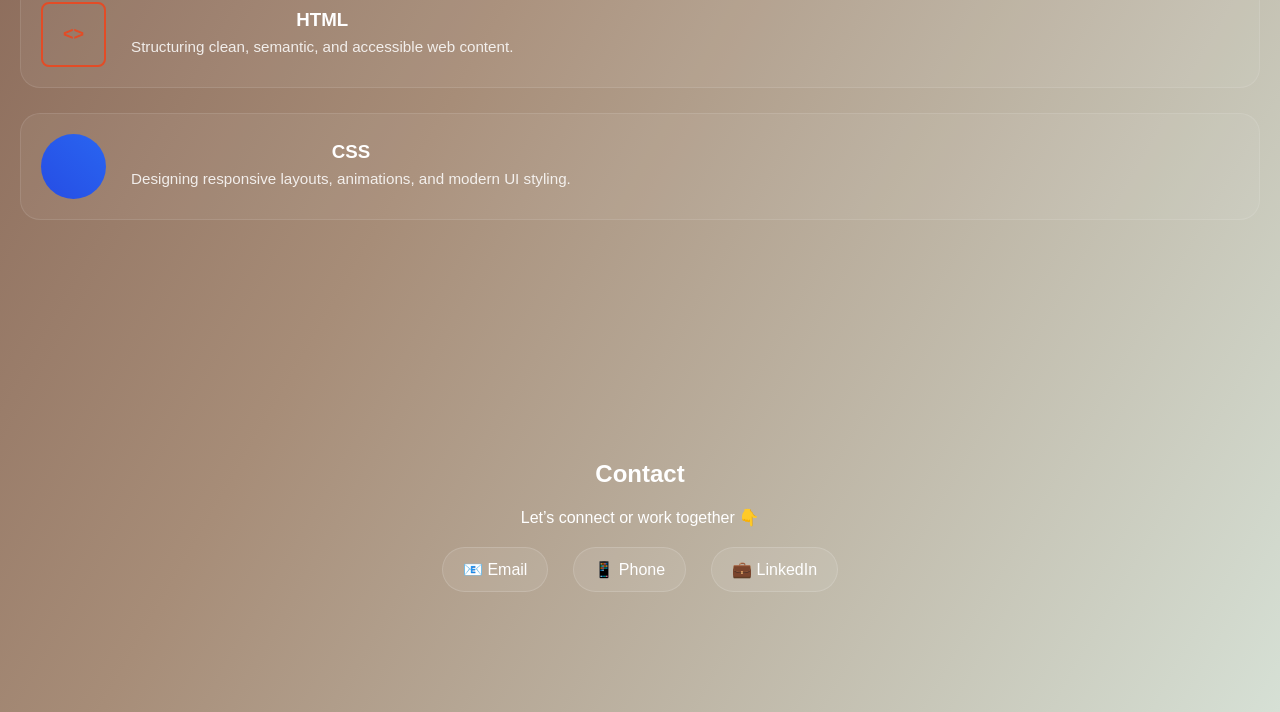
==== commit fbee5e5a: "Add files via upload" ====
--- a/index.html
+++ b/index.html
@@ -7,11 +7,9 @@
     <title>Sowda Omary</title>
     <link rel="icon" type="image/png" sizes="32x32" href="SowdaOmary1.png">
     <link rel="icon" type="image/png" sizes="16x16" href="SowdaOmary1.png">
-    <link
-        href="https://fonts.googleapis.com/css2?family=Inter:wght@300;400;500;600&family=Poppins:wght@400;600;700&display=swap"
-        rel="stylesheet">
+    <link href="https://fonts.googleapis.com/css2?family=Inter:wght@300;400;500;600&family=Poppins:wght@400;600;700&display=swap"rel="stylesheet">
     <link rel="stylesheet" href="style.css">
-
+    
 </head>
 
 <body>
@@ -22,11 +20,11 @@
 
     <!-- NAVBAR -->
     <header>
-        <div class="logo">
-            <a href="#home">
-                <img src="SowdaOmary1.png" alt="Sowda Omary Logo">
-            </a>
-        </div>
+            <div class="logo">
+                <a href="#home">
+                    <img src="SowdaOmary1.png" alt="Sowda Omary Logo">
+                </a>
+            </div>
         <nav>
             <ul>
                 <li><a href="#about">About</a></li>
@@ -52,131 +50,132 @@
         Scroll
     </div>
 
-    <!-- ABOUT -->
+        <!-- ABOUT -->
     <section class="about-section" id="about">
-
+    
         <div class="floating-tag tag1">UI/UX Designer</div>
         <div class="floating-tag tag2">Creative Thinker</div>
         <div class="floating-tag tag3">Based in South Africa</div>
-
+    
         <div class="about-container">
-
+    
             <!-- TEXT SIDE -->
             <div class="about-text">
-
+            
                 <div class="about-badge">About Me</div>
-
+            
                 <h2>
                     Designing experiences that feel <span>effortless</span> & meaningful
                 </h2>
-
+            
                 <div class="about-line"></div>
-
+            
                 <p>
                     I am a creative UI/UX designer and developer passionate about building
                     clean, modern, and meaningful digital experiences.
                 </p>
-
+            
                 <p>
                     I love turning ideas into visually engaging and user-friendly interfaces —
                     blending creativity with functionality to create smooth, intuitive journeys.
                 </p>
-
-            </div>
-
+            
+            </div>
+    
             <!-- IMAGE SIDE -->
             <div class="about-image-box">
-
+    
                 <div class="frame-container">
                     <img src="Graduation.png" class="profile-img" />
                 </div>
-
+    
                 <div class="image-caption">Sowda Omary</div>
             </div>
-
+    
         </div>
     </section>
 
     <!-- PROJECT PREVIEW -->
     <section id="projects" class="section">
-
+    
         <div class="section-heading">
             <p class="section-label">FEATURED WORK</p>
             <h2>Selected Projects</h2>
             <div class="section-line"></div>
         </div>
-
+    
         <div class="projects-container">
-
+    
             <!-- PROJECT 1 -->
             <div class="project-card">
-
+    
                 <div class="project-media">
                     <video autoplay muted loop playsinline>
-                        <source src="sweettoothboutique.mp4" type="video/mp4">
+                        <source src="sweettoothboutique.mp4"
+                            type="video/mp4">
                     </video>
                 </div>
-
+    
                 <div class="project-info">
                     <h3>SweetTooth Boutique</h3>
-
+    
                     <p>
                         Elegant dessert brand website focused on luxury visuals,
                         modern layouts, and a premium shopping experience.
                     </p>
-
+    
                     <span>UI/UX • Branding • Frontend</span>
                 </div>
-
-            </div>
-
+    
+            </div>
+    
             <!-- PROJECT 2 -->
             <div class="project-card">
-
+    
                 <div class="project-media">
                     <video autoplay muted loop playsinline>
-                        <source src="SomaFoodDistributors.mp4" type="video/mp4">
+                        <source src="SomaFoodDistributors.mp4"
+                            type="video/mp4">
                     </video>
                 </div>
-
+    
                 <div class="project-info">
                     <h3>Soma Food Distributors</h3>
-
+    
                     <p>
                         Clean and modern wholesale business website designed to
                         showcase products and strengthen brand identity.
                     </p>
-
+    
                     <span>Web Design • UI Design • Development</span>
                 </div>
-
-            </div>
-
-        </div>
-
+    
+            </div>
+    
+        </div>
+    
         <a href="projects.html" class="view-more">
             View All Projects →
         </a>
-
+    
     </section>
 
     <!-- SKILLS -->
     <section id="skills" class="section">
         <h2>Skills</h2>
-
+    
         <div class="skills-list">
-
+    
             <!-- UI/UX -->
             <div class="skill-row">
                 <div class="skill-animation ux"></div>
                 <div class="skill-text">
                     <h3>UI/UX Design</h3>
-                    <p>Designing intuitive, user-friendly interfaces with a focus on user experience and clean
-                        aesthetics.
+                    <p>Designing intuitive, user-friendly interfaces with a focus on user experience and clean aesthetics.
                     </p>
                 </div>
             </div>
-
+    
             <!-- FIGMA -->
             <div class="skill-row">
                 <div class="skill-animation figma"></div>
@@ -185,7 +184,7 @@
                     <p>Creating wireframes, prototypes, and high-fidelity designs with collaborative workflows.</p>
                 </div>
             </div>
-
+    
             <!-- REACT -->
             <div class="skill-row">
                 <div class="skill-animation react"></div>
@@ -194,7 +193,7 @@
                     <p>Building cross-platform mobile applications with smooth performance and clean UI.</p>
                 </div>
             </div>
-
+    
             <!-- JAVASCRIPT -->
             <div class="skill-row">
                 <div class="skill-animation js"></div>
@@ -203,7 +202,7 @@
                     <p>Adding interactivity, dynamic behavior, and functionality to web applications.</p>
                 </div>
             </div>
-
+    
             <!-- HTML -->
             <div class="skill-row">
                 <div class="skill-animation html"></div>
@@ -212,7 +211,7 @@
                     <p>Structuring clean, semantic, and accessible web content.</p>
                 </div>
             </div>
-
+    
             <!-- CSS -->
             <div class="skill-row">
                 <div class="skill-animation css"></div>
@@ -221,24 +220,24 @@
                     <p>Designing responsive layouts, animations, and modern UI styling.</p>
                 </div>
             </div>
-
+    
         </div>
     </section>
 
     <!-- CONTACT -->
     <section id="contact" class="section">
         <h2>Contact</h2>
-
+    
         <div class="contact-container">
-
+    
             <p>Let’s connect or work together 👇</p>
-
+    
             <div class="contact-links">
                 <a href="mailto:your@email.com">📧 Email</a>
                 <a href="tel:+27123456789">📱 Phone</a>
                 <a href="https://www.linkedin.com/in/yourprofile" target="_blank">💼 LinkedIn</a>
             </div>
-
+    
         </div>
     </section>
 
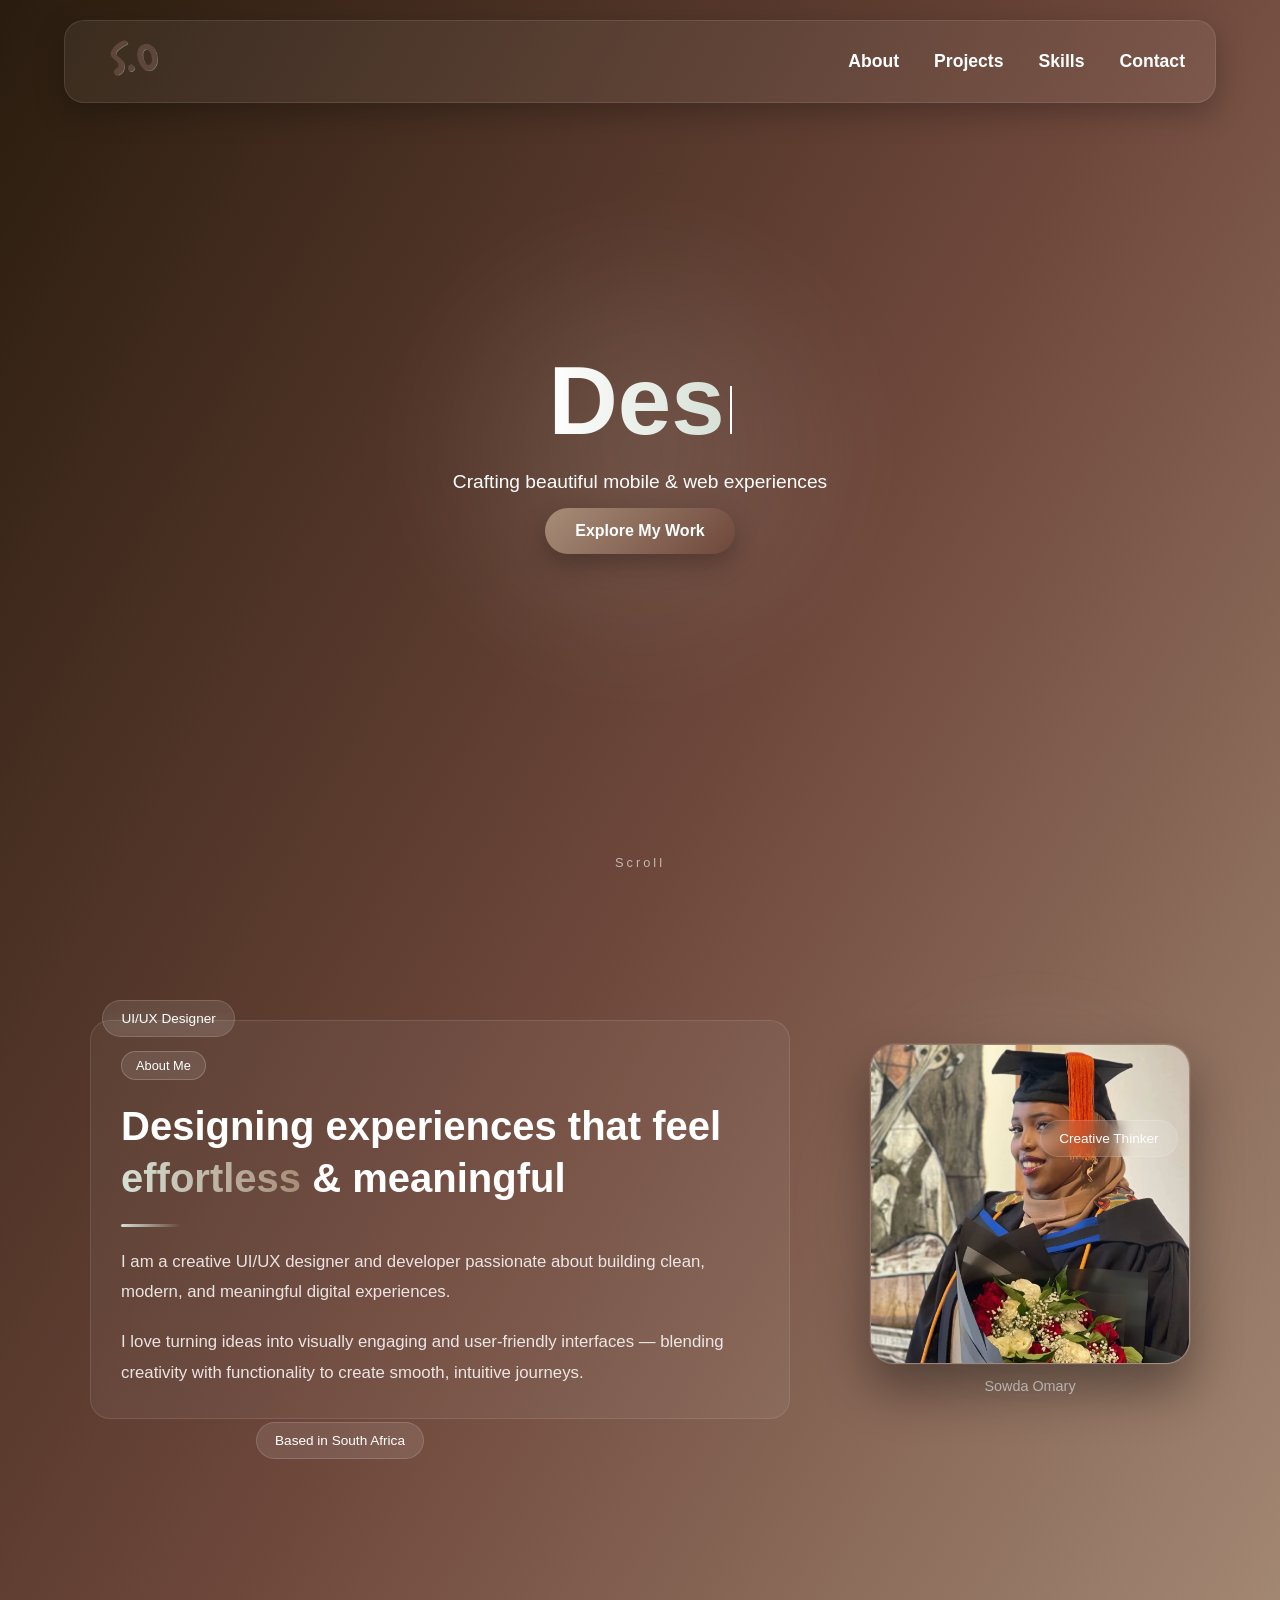
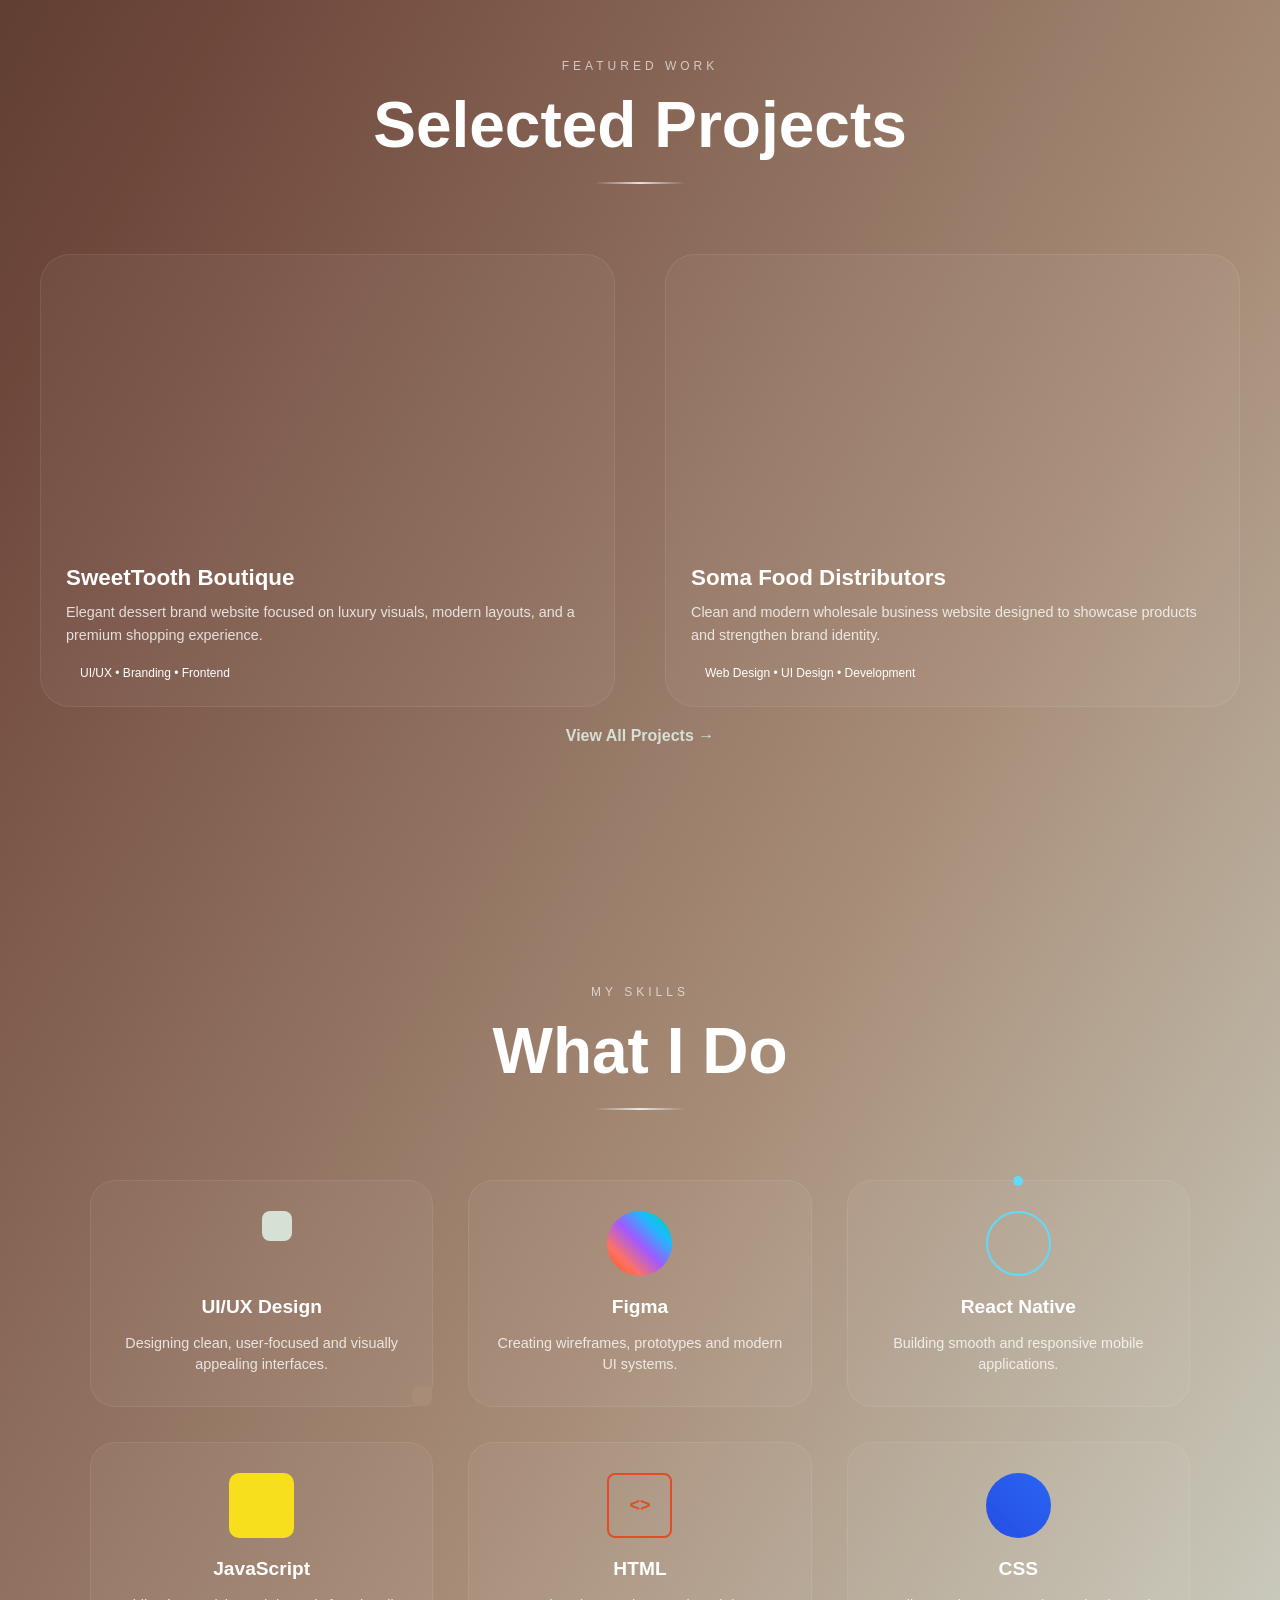
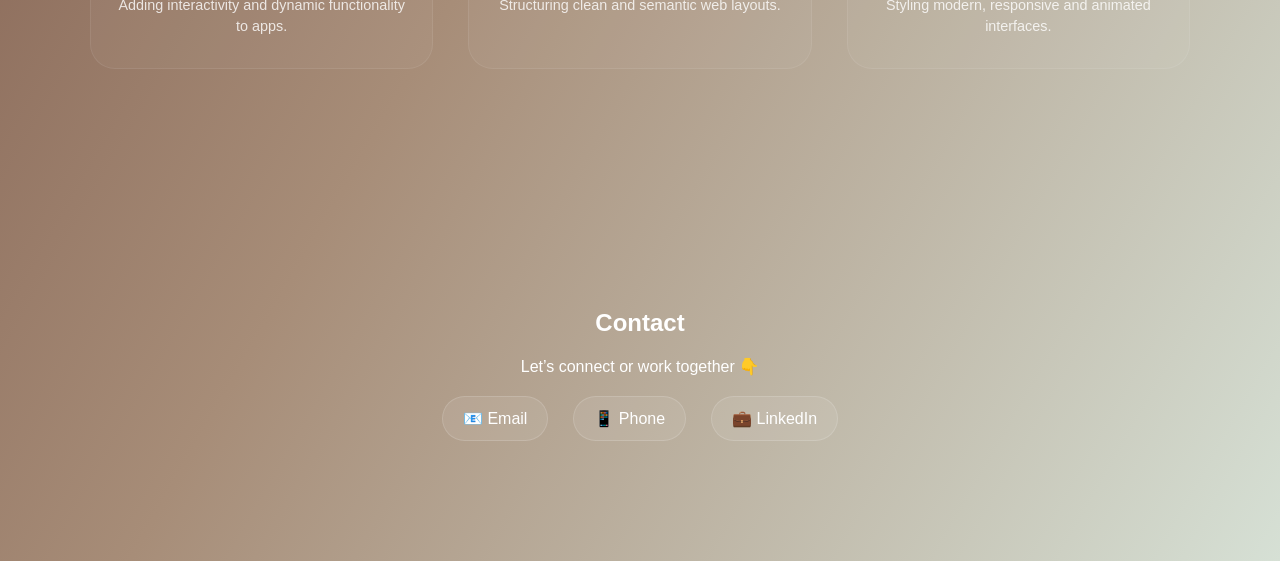
==== commit 1008a0d6: "Add files via upload" ====
--- a/index.html
+++ b/index.html
@@ -161,64 +161,49 @@
     </section>
 
     <!-- SKILLS -->
-    <section id="skills" class="section">
-        <h2>Skills</h2>
-    
-        <div class="skills-list">
-    
-            <!-- UI/UX -->
-            <div class="skill-row">
+    <section class="section" id="skills">
+        <div class="section-heading">
+            <p class="section-label">MY SKILLS</p>
+            <h2>What I Do</h2>
+            <div class="section-line"></div>
+        </div>
+    
+        <div class="skills-grid">
+    
+            <div class="skill-box">
                 <div class="skill-animation ux"></div>
-                <div class="skill-text">
-                    <h3>UI/UX Design</h3>
-                    <p>Designing intuitive, user-friendly interfaces with a focus on user experience and clean aesthetics.
-                    </p>
-                </div>
-            </div>
-    
-            <!-- FIGMA -->
-            <div class="skill-row">
+                <h3>UI/UX Design</h3>
+                <p>Designing clean, user-focused and visually appealing interfaces.</p>
+            </div>
+    
+            <div class="skill-box">
                 <div class="skill-animation figma"></div>
-                <div class="skill-text">
-                    <h3>Figma</h3>
-                    <p>Creating wireframes, prototypes, and high-fidelity designs with collaborative workflows.</p>
-                </div>
-            </div>
-    
-            <!-- REACT -->
-            <div class="skill-row">
+                <h3>Figma</h3>
+                <p>Creating wireframes, prototypes and modern UI systems.</p>
+            </div>
+    
+            <div class="skill-box">
                 <div class="skill-animation react"></div>
-                <div class="skill-text">
-                    <h3>React Native</h3>
-                    <p>Building cross-platform mobile applications with smooth performance and clean UI.</p>
-                </div>
-            </div>
-    
-            <!-- JAVASCRIPT -->
-            <div class="skill-row">
+                <h3>React Native</h3>
+                <p>Building smooth and responsive mobile applications.</p>
+            </div>
+    
+            <div class="skill-box">
                 <div class="skill-animation js"></div>
-                <div class="skill-text">
-                    <h3>JavaScript</h3>
-                    <p>Adding interactivity, dynamic behavior, and functionality to web applications.</p>
-                </div>
-            </div>
-    
-            <!-- HTML -->
-            <div class="skill-row">
+                <h3>JavaScript</h3>
+                <p>Adding interactivity and dynamic functionality to apps.</p>
+            </div>
+    
+            <div class="skill-box">
                 <div class="skill-animation html"></div>
-                <div class="skill-text">
-                    <h3>HTML</h3>
-                    <p>Structuring clean, semantic, and accessible web content.</p>
-                </div>
-            </div>
-    
-            <!-- CSS -->
-            <div class="skill-row">
+                <h3>HTML</h3>
+                <p>Structuring clean and semantic web layouts.</p>
+            </div>
+    
+            <div class="skill-box">
                 <div class="skill-animation css"></div>
-                <div class="skill-text">
-                    <h3>CSS</h3>
-                    <p>Designing responsive layouts, animations, and modern UI styling.</p>
-                </div>
+                <h3>CSS</h3>
+                <p>Styling modern, responsive and animated interfaces.</p>
             </div>
     
         </div>
@@ -233,9 +218,9 @@
             <p>Let’s connect or work together 👇</p>
     
             <div class="contact-links">
-                <a href="mailto:your@email.com">📧 Email</a>
-                <a href="tel:+27123456789">📱 Phone</a>
-                <a href="https://www.linkedin.com/in/yourprofile" target="_blank">💼 LinkedIn</a>
+                <a href="mailto:sowdaaomary@gmail.com">📧 Email</a>
+                <a href="tel:+27611771298">📱 Phone</a>
+                <a href="https://www.linkedin.com/in/sowda-omary-94b4b7329/" target="_blank">💼 LinkedIn</a>
             </div>
     
         </div>
--- a/style.css
+++ b/style.css
@@ -634,52 +634,73 @@
 }
 
 /* SKILLS */
-/* LIST */
-.skills-list {
+/* SKILLS GRID (PROJECT STYLE) */
+.skills-grid {
+    display: grid;
+    grid-template-columns: repeat(3, 1fr);
+    gap: 35px;
+
+    max-width: 1100px;
+    margin: 50px auto 0;
+}
+
+/* CARD */
+.skill-box {
+    padding: 30px 20px;
+
+    border-radius: 25px;
+
     display: flex;
     flex-direction: column;
-    gap: 25px;
-    margin-top: 40px;
-}
-
-/* ROW */
-.skill-row {
-    display: flex;
     align-items: center;
-    gap: 25px;
-
-    padding: 20px;
-    border-radius: 20px;
-
-    background: rgba(255, 255, 255, 0.05);
-    backdrop-filter: blur(10px);
-
-    border: 1px solid rgba(255, 255, 255, 0.1);
-
-    transition: all 0.3s ease;
-}
-
-.skill-row:hover {
-    transform: translateX(10px) scale(1.02);
-}
-
-/* TEXT */
-.skill-text h3 {
+    text-align: center;
+    gap: 15px;
+
+    background: rgba(255, 255, 255, 0.04);
+    backdrop-filter: blur(12px);
+
+    border: 1px solid rgba(255, 255, 255, 0.08);
+
+    transition: all 0.4s ease;
+}
+
+/* HOVER (same feel as project cards) */
+.skill-box:hover {
+    transform: translateY(-10px) scale(1.03);
+
+    background: rgba(255, 255, 255, 0.06);
+
+    box-shadow: 0 25px 60px rgba(0, 0, 0, 0.25);
+}
+
+/* TITLE */
+.skill-box h3 {
+    font-size: 1.2rem;
+}
+
+/* DESCRIPTION */
+.skill-box p {
+    font-size: 0.9rem;
+    opacity: 0.8;
+    line-height: 1.5;
+}
+
+/* ANIMATION TOP */
+.skill-animation {
+    width: 65px;
+    height: 65px;
     margin-bottom: 5px;
 }
-
-.skill-text p {
-    font-size: 0.95rem;
-    opacity: 0.85;
-    line-height: 1.5;
-}
-
-/* ANIMATION BASE */
-.skill-animation {
-    width: 60px;
-    height: 60px;
-    position: relative;
-    flex-shrink: 0;
+@media (max-width: 900px) {
+    .skills-grid {
+        grid-template-columns: repeat(2, 1fr);
+    }
+}
+
+@media (max-width: 500px) {
+    .skills-grid {
+        grid-template-columns: 1fr;
+    }
 }
 /* SKILLS CONTAINER */
 .skills-container {
@@ -963,3 +984,202 @@
         text-align: center;
     }
 }
+
+/* =========================
+MOBILE RESPONSIVE
+========================= */
+
+@media (max-width: 768px) {
+
+    /* BODY */
+    body {
+        overflow-x: hidden;
+    }
+
+    /* HEADER */
+    header {
+        width: 95%;
+        padding: 10px 18px;
+        top: 10px;
+        border-radius: 18px;
+    }
+
+    /* LOGO */
+    .logo img {
+        width: 55px;
+        height: 55px;
+    }
+
+    /* NAVIGATION */
+    nav ul {
+        gap: 18px;
+        flex-wrap: wrap;
+        justify-content: center;
+    }
+
+    nav a {
+        font-size: 0.9rem;
+    }
+
+    /* HERO */
+    .hero {
+        padding: 0 20px;
+    }
+
+    .hero h2 {
+        font-size: 2rem;
+        line-height: 1.2;
+    }
+
+    .hero p {
+        font-size: 1rem;
+        line-height: 1.6;
+    }
+
+    /* TYPING TEXT */
+    .typed-text {
+        font-size: 3rem;
+    }
+
+    /* HERO GLOW */
+    .hero-content::before {
+        width: 280px;
+        height: 280px;
+    }
+
+    /* BUTTON */
+    .hero button {
+        padding: 12px 24px;
+        font-size: 0.9rem;
+    }
+
+    /* SECTION */
+    .section {
+        padding: 90px 20px;
+    }
+
+    /* ABOUT */
+    .about-container {
+        flex-direction: column;
+        text-align: center;
+        gap: 50px;
+    }
+
+    .about-text {
+        padding: 25px;
+    }
+
+    .about-text h2 {
+        font-size: 2rem;
+    }
+
+    .about-text p {
+        font-size: 0.95rem;
+    }
+
+    /* IMAGE */
+    .profile-img {
+        width: 240px;
+        height: 240px;
+    }
+
+    .frame-container::before {
+        width: 260px;
+        height: 260px;
+    }
+
+    /* FLOATING TAGS */
+    .floating-tag {
+        display: none;
+    }
+
+    /* PROJECTS */
+    .projects-container {
+        grid-template-columns: 1fr;
+        gap: 35px;
+    }
+
+    .project-card {
+        padding: 20px;
+    }
+
+    .project-info h3 {
+        font-size: 1.2rem;
+    }
+
+    .project-info p {
+        font-size: 0.9rem;
+    }
+
+    /* SKILLS */
+    .skills-container {
+        grid-template-columns: 1fr 1fr;
+        gap: 20px;
+    }
+
+    .skill-card {
+        height: 170px;
+    }
+
+    /* CONTACT */
+    .contact-links {
+        flex-direction: column;
+        align-items: center;
+    }
+
+    .contact-links a {
+        width: 100%;
+        max-width: 280px;
+        text-align: center;
+    }
+
+    /* SECTION TITLES */
+    .section-heading h2 {
+        font-size: 2.2rem;
+    }
+
+}
+
+/* EXTRA SMALL DEVICES */
+@media (max-width: 480px) {
+
+    /* NAV */
+    nav ul {
+        gap: 12px;
+    }
+
+    nav a {
+        font-size: 0.8rem;
+    }
+
+    /* HERO */
+    .typed-text {
+        font-size: 2.2rem;
+    }
+
+    .hero p {
+        font-size: 0.9rem;
+    }
+
+    /* SKILLS */
+    .skills-container {
+        grid-template-columns: 1fr;
+    }
+
+    /* PROJECT */
+    .project-card {
+        border-radius: 22px;
+    }
+
+    /* ABOUT */
+    .about-text h2 {
+        font-size: 1.7rem;
+    }
+
+    /* IMAGE */
+    .profile-img {
+        width: 210px;
+        height: 210px;
+    }
+
+}
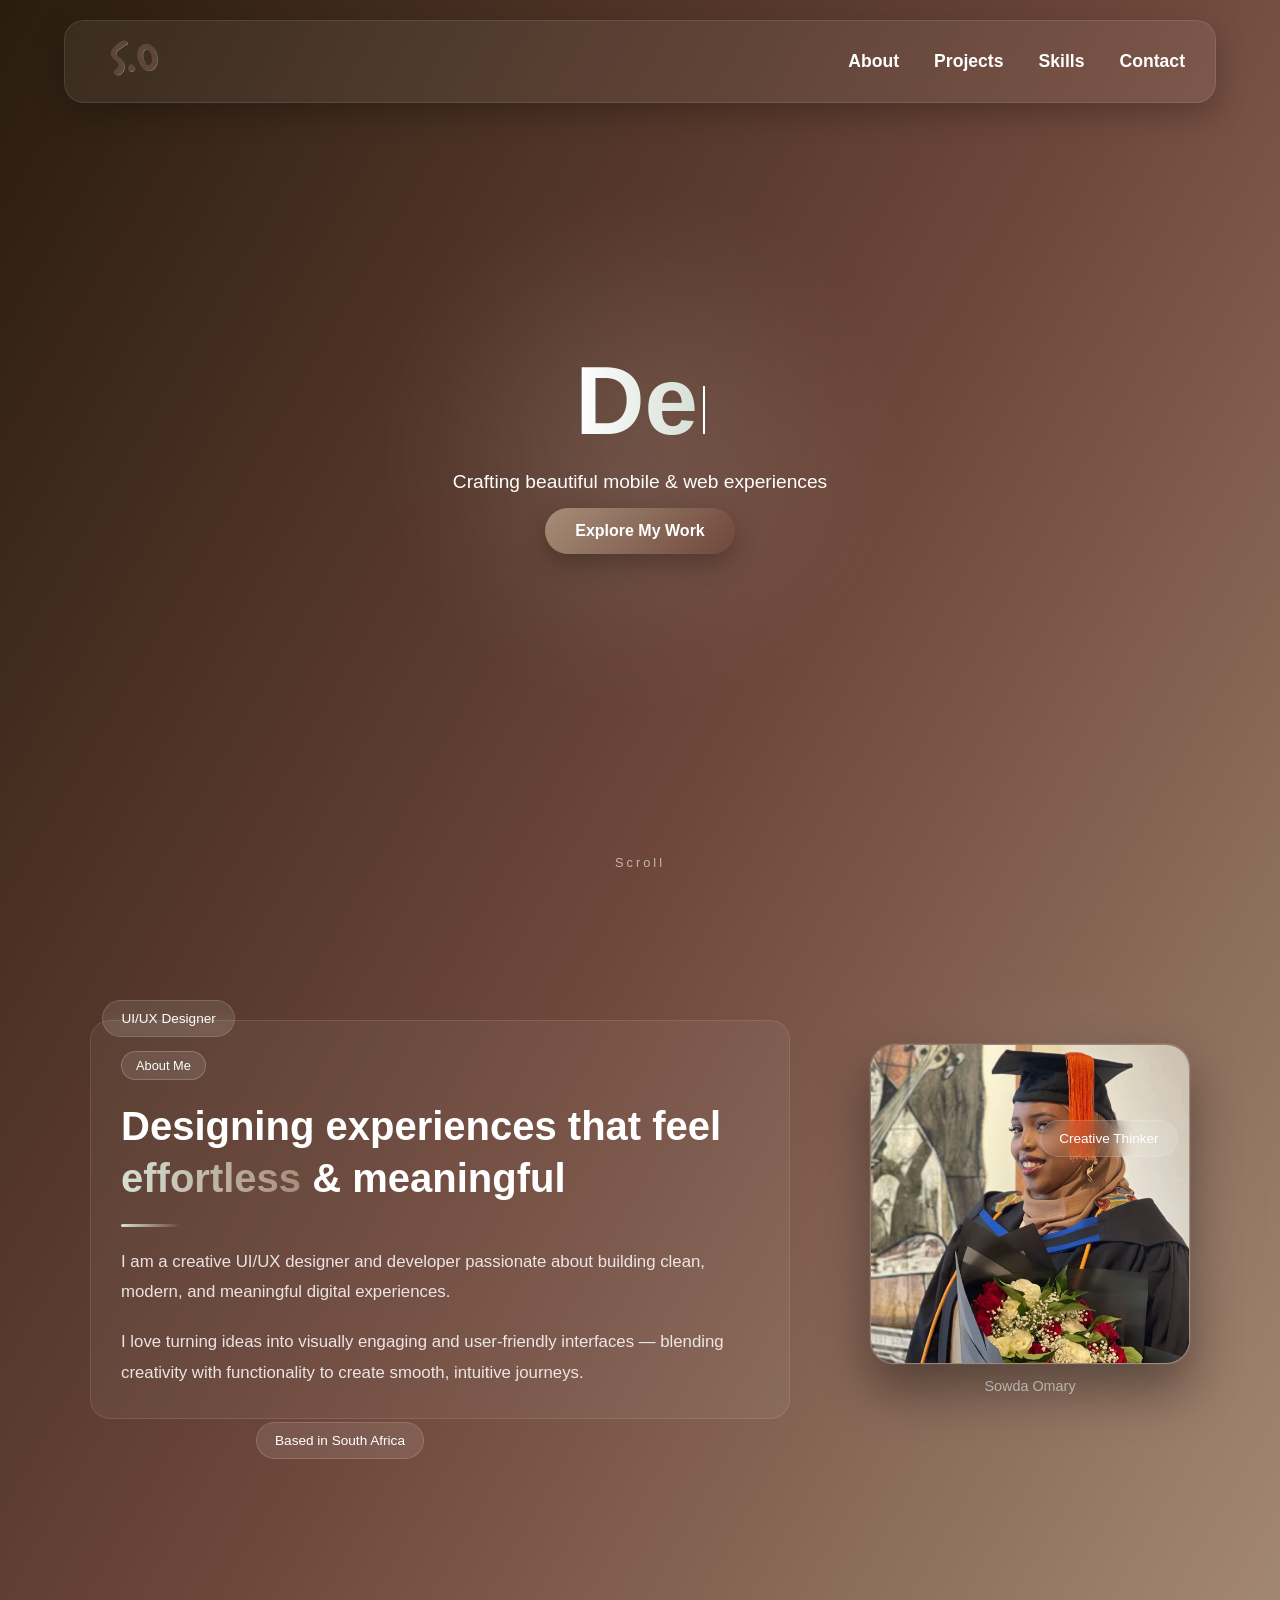
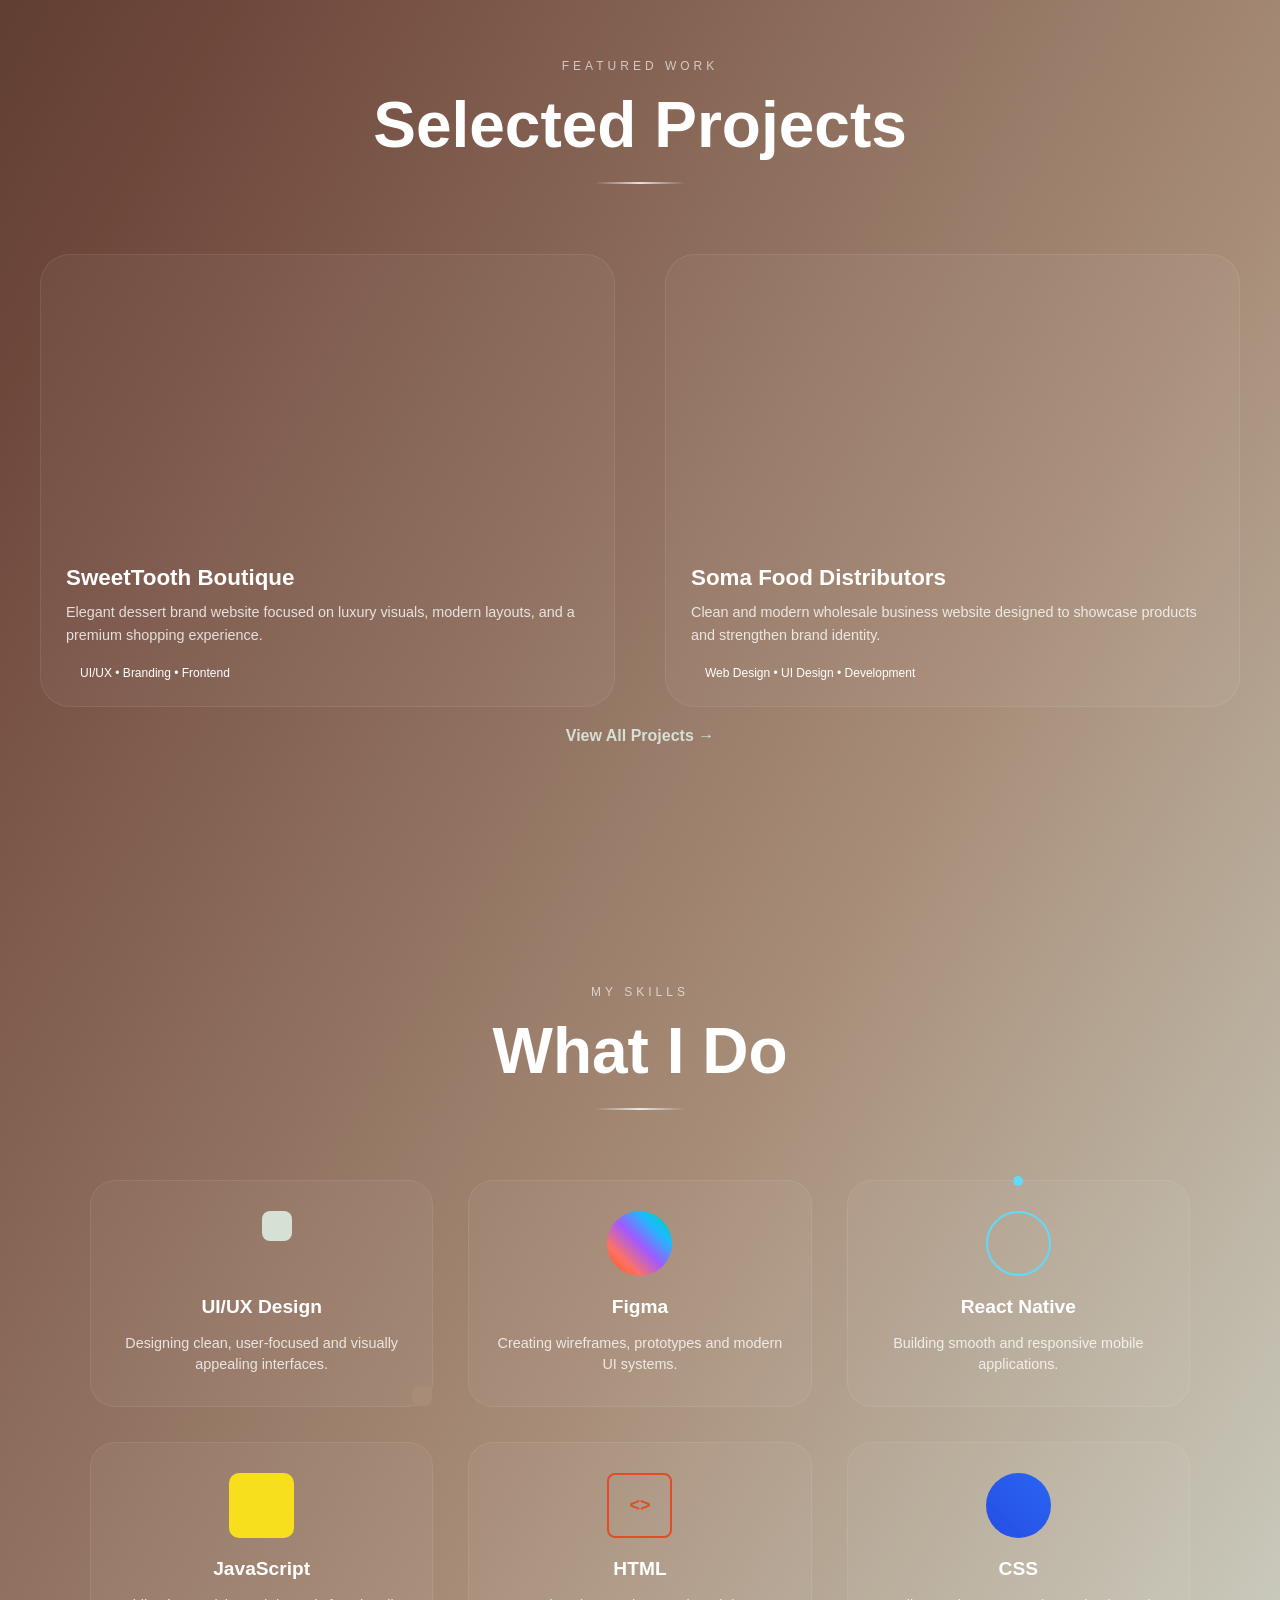
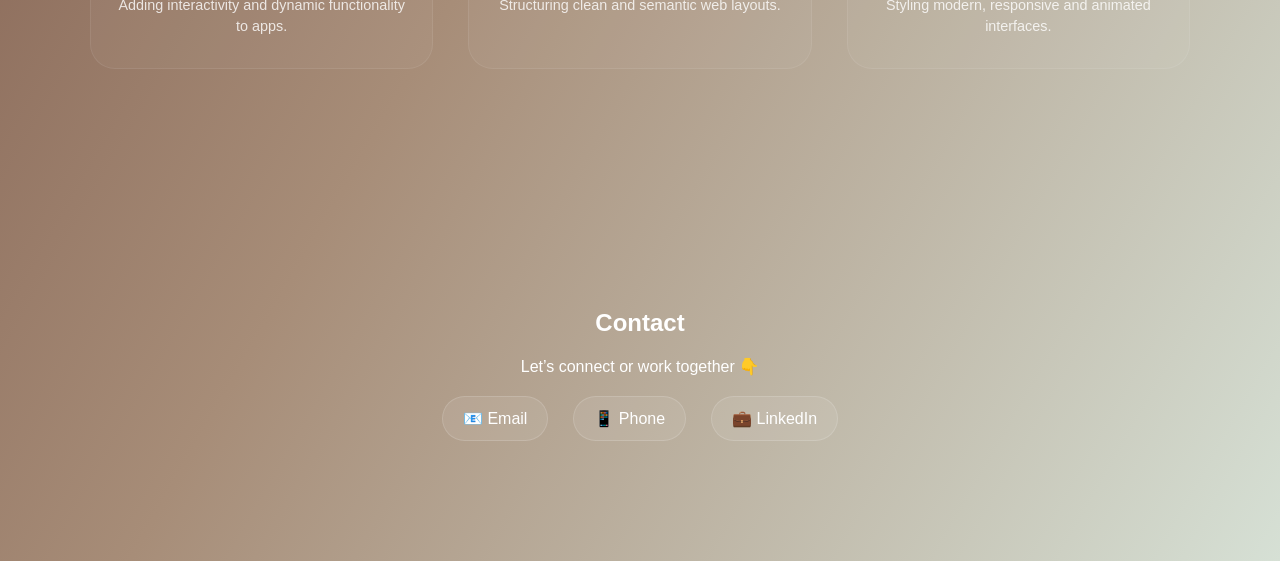
==== commit bfe2f203: "Add files via upload" ====
--- a/index.html
+++ b/index.html
@@ -111,7 +111,7 @@
     
                 <div class="project-media">
                     <video autoplay muted loop playsinline>
-                        <source src="sweettoothboutique.mp4"
+                        <source src="Projects/sweettoothboutique.mp4"
                             type="video/mp4">
                     </video>
                 </div>
@@ -134,7 +134,7 @@
     
                 <div class="project-media">
                     <video autoplay muted loop playsinline>
-                        <source src="SomaFoodDistributors.mp4"
+                        <source src="Projects/SomaFoodDistributors.mp4"
                             type="video/mp4">
                     </video>
                 </div>
--- a/style.css
+++ b/style.css
@@ -1182,4 +1182,4 @@
         height: 210px;
     }
 
-}+}
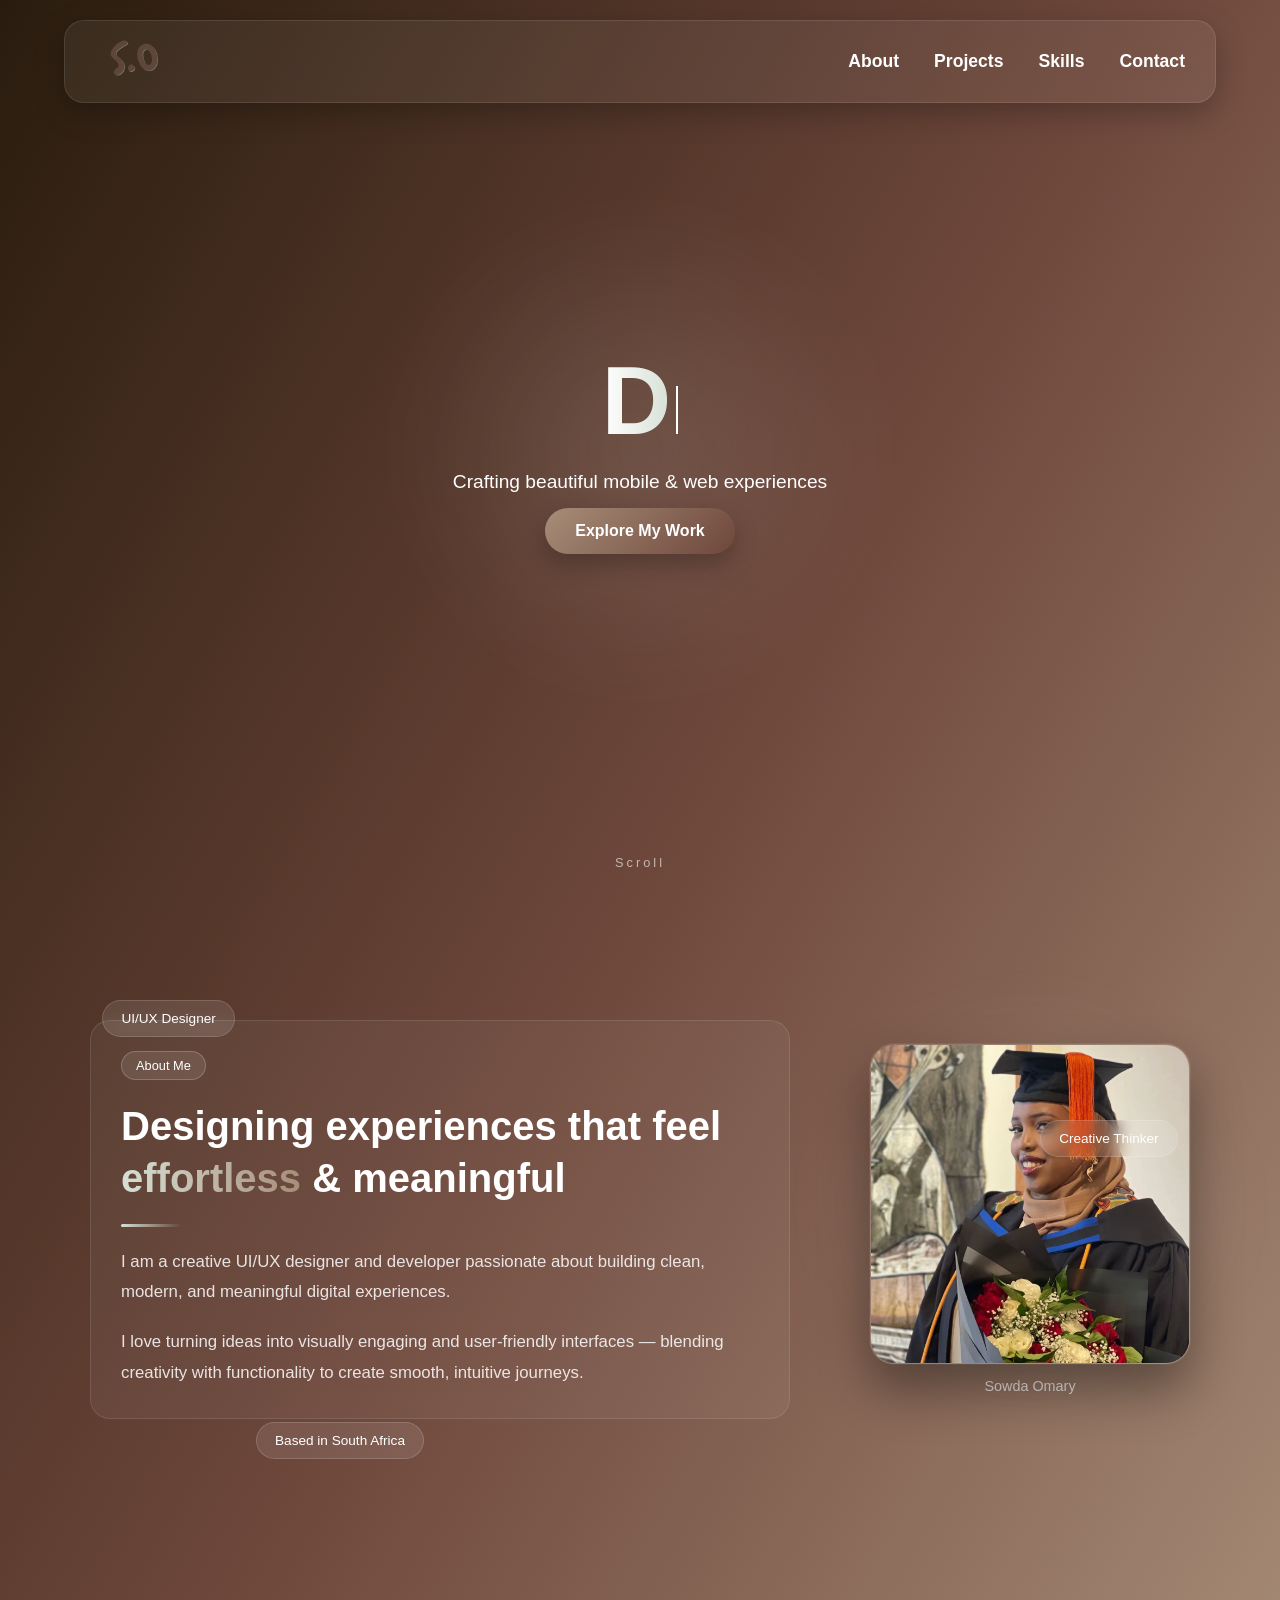
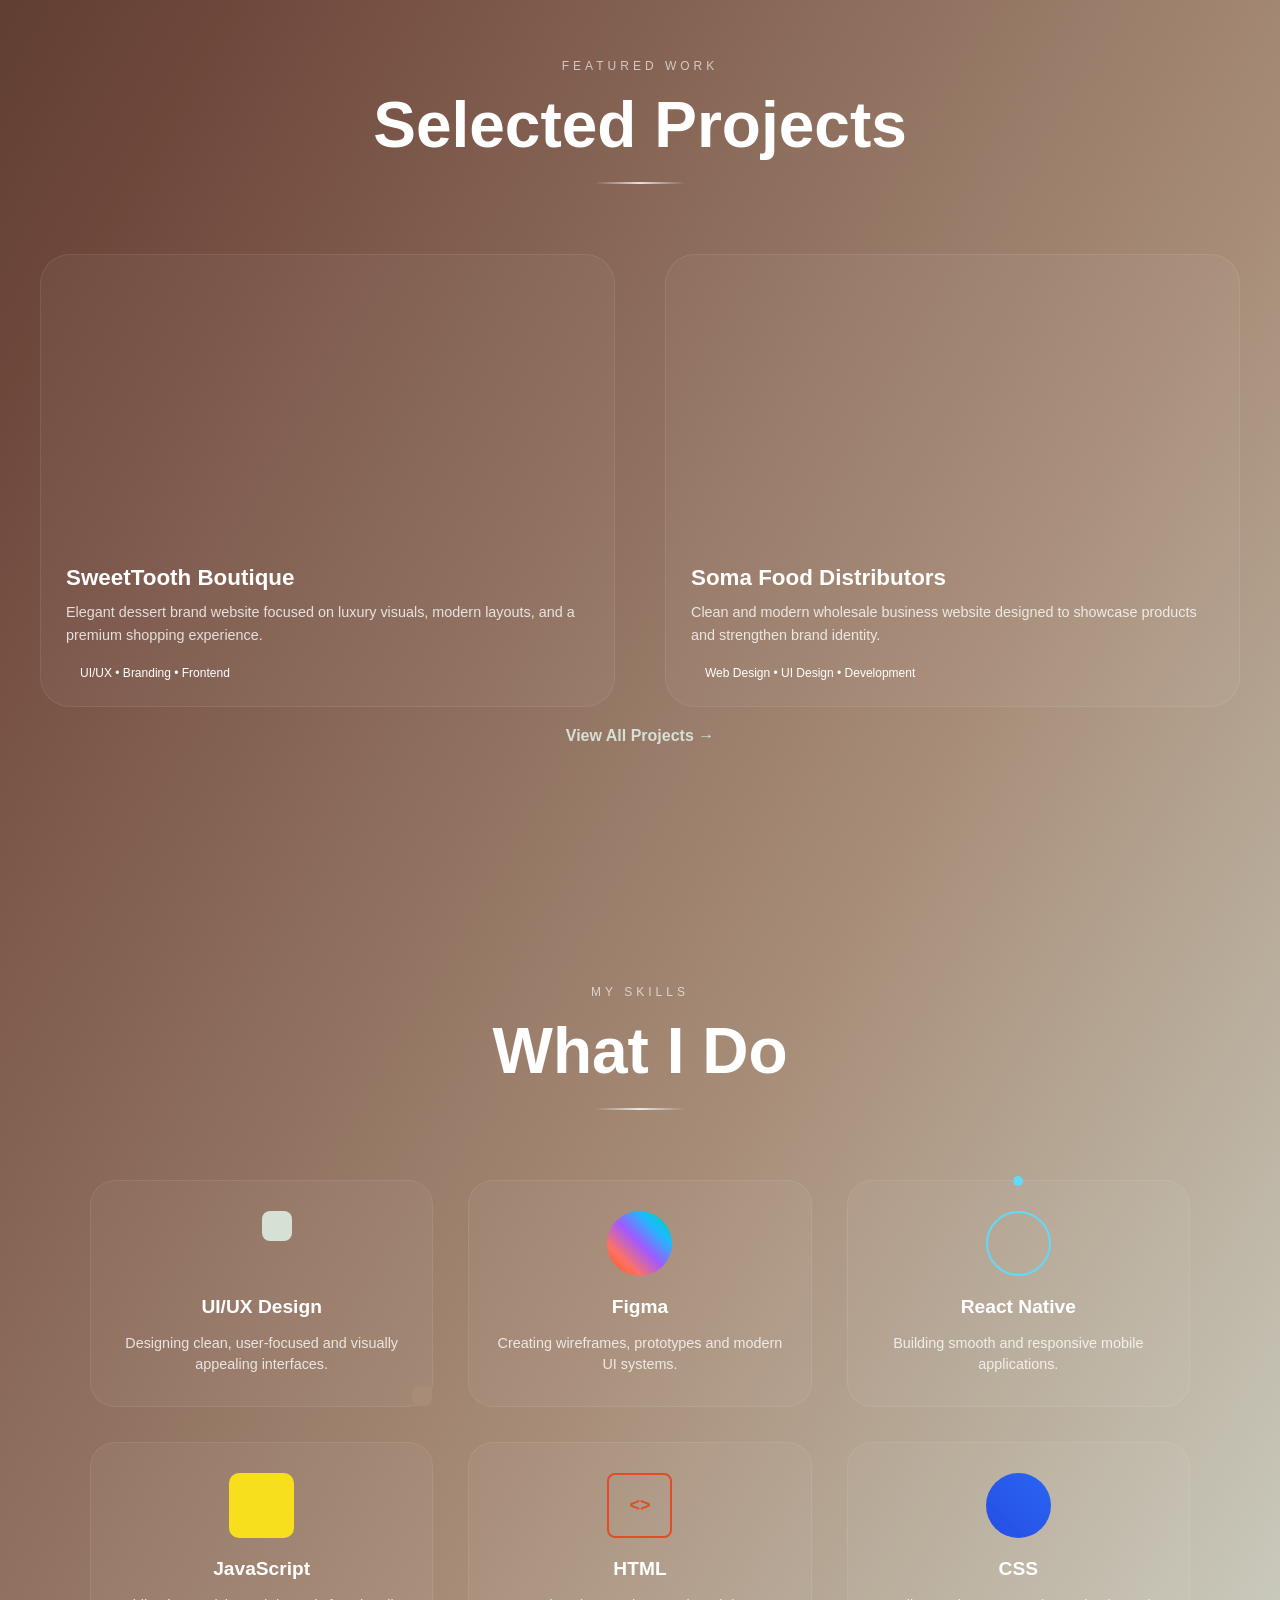
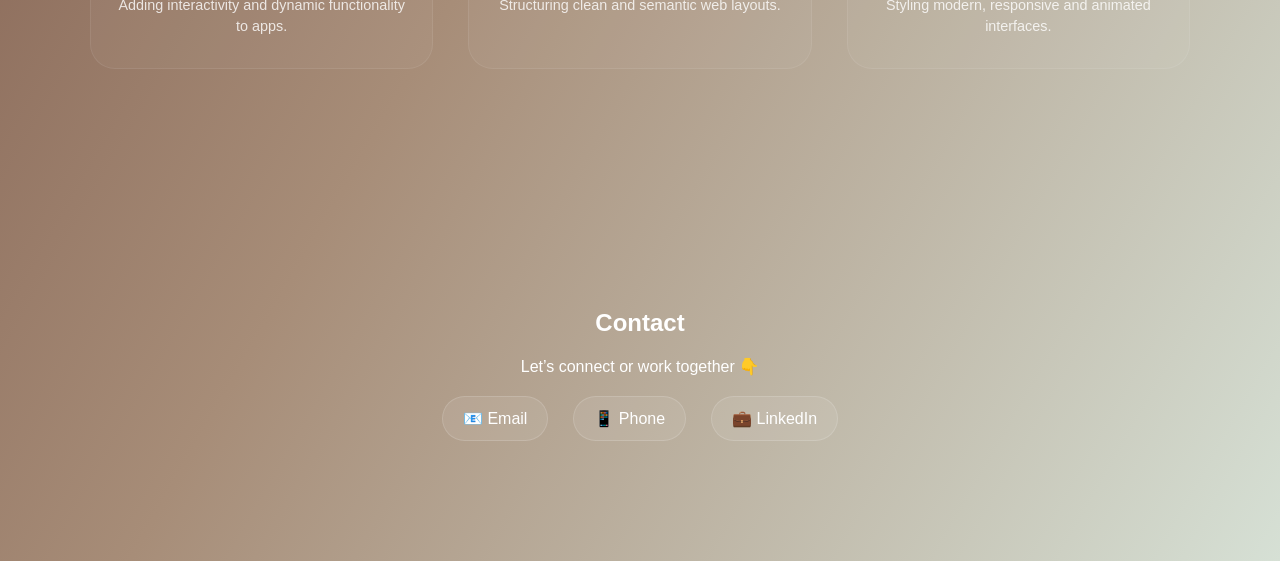
==== commit 7eb5c7ce: "Add files via upload" ====
--- a/index.html
+++ b/index.html
@@ -111,7 +111,7 @@
     
                 <div class="project-media">
                     <video autoplay muted loop playsinline>
-                        <source src="Projects/sweettoothboutique.mp4"
+                        <source src="sweettoothboutique.mp4"
                             type="video/mp4">
                     </video>
                 </div>
@@ -134,7 +134,7 @@
     
                 <div class="project-media">
                     <video autoplay muted loop playsinline>
-                        <source src="Projects/SomaFoodDistributors.mp4"
+                        <source src="SomaFoodDistributors.mp4"
                             type="video/mp4">
                     </video>
                 </div>
